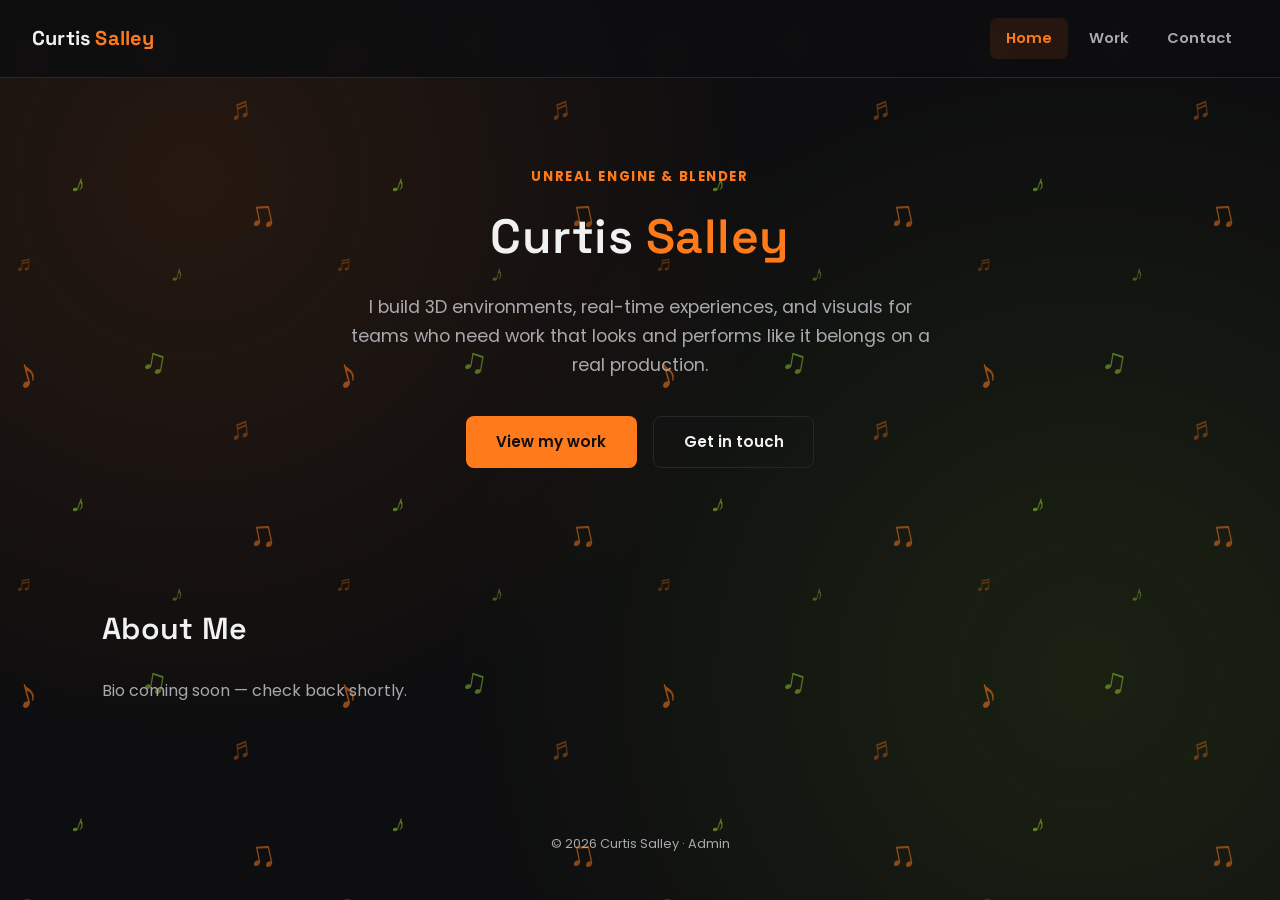
==== index.html @ a58d4109 "Swap background speckles for a music-note pattern in orange + lime Tiled SVG of music note glyphs (o" ====
<!DOCTYPE html>
<html lang="en">
<head>
<meta charset="UTF-8" />
<meta name="viewport" content="width=device-width, initial-scale=1.0" />
<title>Curtis Salley — Unreal Engine & Blender Artist</title>
<meta name="description" content="Portfolio of Curtis Salley's Unreal Engine and Blender work." />
<link rel="preconnect" href="https://fonts.googleapis.com" />
<link href="https://fonts.googleapis.com/css2?family=Space+Grotesk:wght@500;600;700&family=Poppins:wght@300;400;600&display=swap" rel="stylesheet" />
<link rel="stylesheet" href="css/style.css?v=5" />
</head>
<body data-page="home">

<header>
  <a class="site-name" href="index.html">Curtis <span>Salley</span></a>
  <nav>
    <a href="index.html" data-nav="home">Home</a>
    <a href="work.html" data-nav="work">Work</a>
    <a href="contact.html" data-nav="contact">Contact</a>
  </nav>
</header>

<div class="hero">
  <p class="eyebrow">Unreal Engine &amp; Blender</p>
  <h1>Curtis <span>Salley</span></h1>
  <p class="tagline">I build 3D environments, real-time experiences, and visuals for teams who need work that looks and performs like it belongs on a real production.</p>
  <div class="hero-cta">
    <a class="btn btn-primary" href="work.html">View my work</a>
    <a class="btn btn-secondary" href="contact.html">Get in touch</a>
  </div>
</div>

<section id="about">
  <h2>About Me</h2>
  <div class="about-grid">
    <p id="about-bio">Bio coming soon — check back shortly.</p>
    <div class="about-photo-wrap">
      <img id="about-photo" src="" alt="Curtis Salley" style="display:none;" />
    </div>
  </div>
</section>

<footer>
  &copy; <span id="year"></span> Curtis Salley &middot; <a href="admin.html">Admin</a>
</footer>

<script type="module" src="js/common.js"></script>
<script type="module" src="js/home.js"></script>
</body>
</html>
---- css/style.css ----
:root {
  --bg: #0e0e10;
  --bg-alt: #18181b;
  --bg-alt-2: #1f1f23;
  --orange: #ff7a1a;
  --orange-dim: #c75e0f;
  --orange-soft: rgba(255, 122, 26, 0.1);
  --text: #f1f1f1;
  --text-dim: #a8a8ad;
  --border: #27272b;
  --shadow: 0 10px 30px rgba(0, 0, 0, 0.35);
  --success: #7cd992;
  --error: #ff6b6b;
  --radius: 10px;
}

* {
  box-sizing: border-box;
}

html {
  scroll-behavior: smooth;
}

body {
  margin: 0;
  background: var(--bg);
  color: var(--text);
  font-family: "Poppins", sans-serif;
  line-height: 1.65;
}

/* Decorative music-note background, shared across every page */
body::before {
  content: "";
  position: fixed;
  inset: -320px;
  z-index: -2;
  pointer-events: none;
  background-image: url("[data-uri]");
  background-repeat: repeat;
  background-size: 320px 320px;
  animation: bg-twinkle 5s ease-in-out infinite, bg-drift 45s linear infinite;
}

/* Soft ambient color washes, independent layer so they don't drift with the notes */
body::after {
  content: "";
  position: fixed;
  inset: 0;
  z-index: -3;
  pointer-events: none;
  background-image:
    radial-gradient(circle at 15% 20%, rgba(255, 122, 26, 0.1), transparent 45%),
    radial-gradient(circle at 85% 75%, rgba(163, 230, 53, 0.09), transparent 50%);
  animation: bg-glow-pulse 10s ease-in-out infinite;
}

@keyframes bg-twinkle {
  0%, 100% { opacity: 0.6; }
  50% { opacity: 1; }
}

@keyframes bg-drift {
  from { background-position: 0 0; }
  to { background-position: 320px 320px; }
}

@keyframes bg-glow-pulse {
  0%, 100% { opacity: 0.7; }
  50% { opacity: 1; }
}

@media (prefers-reduced-motion: reduce) {
  body::before,
  body::after {
    animation: none;
  }
}

h1, h2, h3 {
  font-family: "Space Grotesk", sans-serif;
  color: var(--text);
  letter-spacing: 0.01em;
  font-weight: 600;
  margin-top: 0;
}

a {
  color: var(--orange);
}

/* Header */
header {
  position: sticky;
  top: 0;
  z-index: 10;
  display: flex;
  align-items: center;
  justify-content: space-between;
  padding: 1.15rem 2rem;
  background: rgba(14, 14, 16, 0.85);
  backdrop-filter: blur(10px);
  border-bottom: 1px solid var(--border);
  flex-wrap: wrap;
  gap: 1rem;
}

.site-name {
  font-family: "Space Grotesk", sans-serif;
  font-size: 1.25rem;
  font-weight: 700;
  color: var(--text);
  text-decoration: none;
  letter-spacing: 0.01em;
}

.site-name span {
  color: var(--orange);
}

nav {
  display: flex;
  gap: 0.35rem;
  flex-wrap: wrap;
}

nav a {
  color: var(--text-dim);
  text-decoration: none;
  padding: 0.5rem 1rem;
  border-radius: 7px;
  font-weight: 600;
  font-size: 0.92rem;
  transition: background 0.15s ease, color 0.15s ease;
}

nav a:hover {
  color: var(--text);
  background: var(--bg-alt);
}

nav a[aria-current="page"] {
  color: var(--orange);
  background: var(--orange-soft);
}

/* Buttons */
.btn {
  display: inline-flex;
  align-items: center;
  justify-content: center;
  gap: 0.5rem;
  padding: 0.8rem 1.85rem;
  border-radius: 8px;
  font-family: "Poppins", sans-serif;
  font-weight: 600;
  font-size: 0.95rem;
  text-decoration: none;
  cursor: pointer;
  border: 1.5px solid transparent;
  transition: background 0.15s ease, color 0.15s ease, border-color 0.15s ease, transform 0.15s ease;
}

.btn-primary {
  background: var(--orange);
  color: #0e0e10;
}

.btn-primary:hover {
  background: var(--orange-dim);
}

.btn-secondary {
  background: transparent;
  border-color: var(--border);
  color: var(--text);
}

.btn-secondary:hover {
  border-color: var(--orange);
  color: var(--orange);
}

/* Sections / layout */
main, section {
  padding: 4.5rem 2rem;
  max-width: 1140px;
  margin: 0 auto;
}

.page section,
main {
  border-bottom: 1px solid var(--border);
}

section:last-of-type,
main:last-of-type {
  border-bottom: none;
}

section h2 {
  font-size: 1.9rem;
  margin-bottom: 0.5rem;
}

.eyebrow {
  color: var(--orange);
  font-size: 0.82rem;
  font-weight: 700;
  text-transform: uppercase;
  letter-spacing: 0.12em;
  margin: 0 0 0.6rem;
}

.back-link {
  display: inline-block;
  margin-bottom: 1.75rem;
  color: var(--text-dim);
  text-decoration: none;
  font-size: 0.9rem;
  font-weight: 600;
}

.back-link:hover {
  color: var(--orange);
}

/* Hero (home page) */
.hero {
  text-align: center;
  padding: 5.5rem 2rem 4rem;
  max-width: 780px;
  margin: 0 auto;
}

.hero .eyebrow {
  text-align: center;
}

.hero h1 {
  font-size: clamp(2.1rem, 5vw, 3rem);
  margin-bottom: 1rem;
}

.hero h1 span {
  color: var(--orange);
}

.hero .tagline {
  color: var(--text-dim);
  font-size: 1.1rem;
  max-width: 600px;
  margin: 0 auto;
}

.hero-cta {
  margin-top: 2.25rem;
  display: flex;
  gap: 1rem;
  justify-content: center;
  flex-wrap: wrap;
}

/* About */
.about-grid {
  display: grid;
  grid-template-columns: 1.3fr 1fr;
  gap: 3rem;
  align-items: start;
}

#about-bio {
  color: var(--text-dim);
  white-space: pre-wrap;
}

.about-photo-wrap {
  display: flex;
  justify-content: center;
}

.about-photo-wrap img {
  width: 100%;
  max-width: 280px;
  aspect-ratio: 1 / 1;
  object-fit: cover;
  border-radius: var(--radius);
  border: 1px solid var(--border);
  background: var(--bg-alt);
  box-shadow: var(--shadow);
}

@media (max-width: 700px) {
  .about-grid {
    grid-template-columns: 1fr;
  }
}

/* Work hub */
.work-grid {
  display: grid;
  grid-template-columns: repeat(auto-fit, minmax(260px, 1fr));
  gap: 1.5rem;
}

.work-card {
  background: var(--bg-alt);
  border: 1px solid var(--border);
  border-radius: var(--radius);
  padding: 2rem;
  text-decoration: none;
  color: inherit;
  display: flex;
  flex-direction: column;
  gap: 0.85rem;
  transition: transform 0.18s ease, box-shadow 0.18s ease, border-color 0.18s ease;
}

.work-card:hover {
  transform: translateY(-4px);
  box-shadow: var(--shadow);
  border-color: var(--orange-dim);
}

.work-card h3 {
  font-size: 1.3rem;
  color: var(--orange);
  margin: 0;
}

.work-card p {
  color: var(--text-dim);
  flex: 1;
  margin: 0;
  font-size: 0.95rem;
}

.work-card .view-link {
  color: var(--orange);
  font-weight: 600;
  font-size: 0.88rem;
}

/* Discipline page intro */
.section-intro {
  color: var(--text-dim);
  max-width: 720px;
  white-space: pre-wrap;
  margin-bottom: 2.75rem;
}

/* Galleries */
.gallery {
  display: grid;
  grid-template-columns: repeat(auto-fill, minmax(240px, 1fr));
  gap: 1.25rem;
}

.gallery-item {
  background: var(--bg-alt);
  border: 1px solid var(--border);
  border-radius: var(--radius);
  overflow: hidden;
  cursor: pointer;
  transition: transform 0.15s ease, border-color 0.15s ease, box-shadow 0.15s ease;
}

.gallery-item:hover {
  transform: translateY(-3px);
  border-color: var(--orange-dim);
  box-shadow: var(--shadow);
}

.gallery-item img,
.gallery-item video {
  width: 100%;
  height: 170px;
  object-fit: cover;
  display: block;
  background: #000;
}

.gallery-item .caption {
  padding: 0.65rem 0.85rem;
  font-size: 0.88rem;
  color: var(--text-dim);
}

/* Portrait/vertical media (e.g. Instagram/TikTok-style clips) */
.gallery--portrait {
  grid-template-columns: repeat(auto-fill, minmax(170px, 1fr));
}

.gallery--portrait .gallery-item img,
.gallery--portrait .gallery-item video {
  height: auto;
  aspect-ratio: 9 / 16;
}

.empty-state {
  color: var(--text-dim);
  font-style: italic;
}

/* Lightbox */
#lightbox {
  position: fixed;
  inset: 0;
  background: rgba(0, 0, 0, 0.92);
  display: none;
  align-items: center;
  justify-content: center;
  z-index: 100;
  padding: 2rem;
}

#lightbox.open {
  display: flex;
}

#lightbox-content {
  max-width: 90vw;
  max-height: 96vh;
  overflow-y: auto;
  display: flex;
  flex-direction: column;
  align-items: center;
  gap: 0.75rem;
}

#lightbox img,
#lightbox video {
  max-width: 90vw;
  max-height: 78vh;
  border-radius: 8px;
}

.lightbox-description {
  color: var(--text-dim);
  max-width: 480px;
  text-align: center;
  font-size: 0.95rem;
}

#lightbox .close-btn {
  position: absolute;
  top: 1.5rem;
  right: 2rem;
  font-size: 2rem;
  color: var(--orange);
  cursor: pointer;
  background: none;
  border: none;
}

/* Form fields (contact page, reused patterns) */
.field {
  display: flex;
  flex-direction: column;
  gap: 0.4rem;
  text-align: left;
}

.field label {
  font-weight: 600;
  font-size: 0.85rem;
  color: var(--text-dim);
}

input[type="text"],
input[type="email"],
textarea,
select {
  width: 100%;
  padding: 0.75rem 0.95rem;
  background: var(--bg-alt);
  border: 1px solid var(--border);
  color: var(--text);
  border-radius: 8px;
  font-family: "Poppins", sans-serif;
  font-size: 0.95rem;
}

input[type="text"]:focus,
input[type="email"]:focus,
textarea:focus,
select:focus {
  outline: none;
  border-color: var(--orange);
}

.status-msg {
  margin-top: 0.75rem;
  font-size: 0.88rem;
  color: var(--text-dim);
  min-height: 1.2em;
}

.status-msg.success {
  color: var(--success);
}

.status-msg.error {
  color: var(--error);
}

/* Contact page */
.contact-form {
  display: grid;
  gap: 1.25rem;
  max-width: 520px;
  margin: 0 auto;
  text-align: left;
}

.contact-fallback {
  text-align: center;
  max-width: 480px;
  margin: 3rem auto 0;
  padding-top: 2.5rem;
  border-top: 1px solid var(--border);
}

.contact-fallback p {
  color: var(--text-dim);
  font-size: 0.9rem;
  margin-bottom: 1rem;
}

.contact-actions {
  display: flex;
  flex-wrap: wrap;
  justify-content: center;
  gap: 0.75rem;
}

.contact-email {
  display: inline-block;
  border: 1.5px solid var(--orange);
  color: var(--orange);
  padding: 0.7rem 1.6rem;
  border-radius: 8px;
  font-weight: 600;
  font-size: 0.95rem;
  text-decoration: none;
  transition: background 0.15s ease, color 0.15s ease;
}

.contact-email:hover {
  background: var(--orange);
  color: #0e0e10;
}

.copy-email-btn {
  display: inline-block;
  background: transparent;
  border: 1.5px solid var(--border);
  color: var(--text-dim);
  padding: 0.7rem 1.4rem;
  border-radius: 8px;
  font-family: "Poppins", sans-serif;
  font-weight: 600;
  font-size: 0.9rem;
  cursor: pointer;
  transition: border-color 0.15s ease, color 0.15s ease;
}

.copy-email-btn:hover {
  border-color: var(--orange);
  color: var(--orange);
}

/* Footer */
footer {
  text-align: center;
  padding: 2.5rem 2rem;
  color: var(--text-dim);
  font-size: 0.8rem;
}

footer a {
  color: var(--text-dim);
  text-decoration: none;
}

footer a:hover {
  color: var(--orange);
}
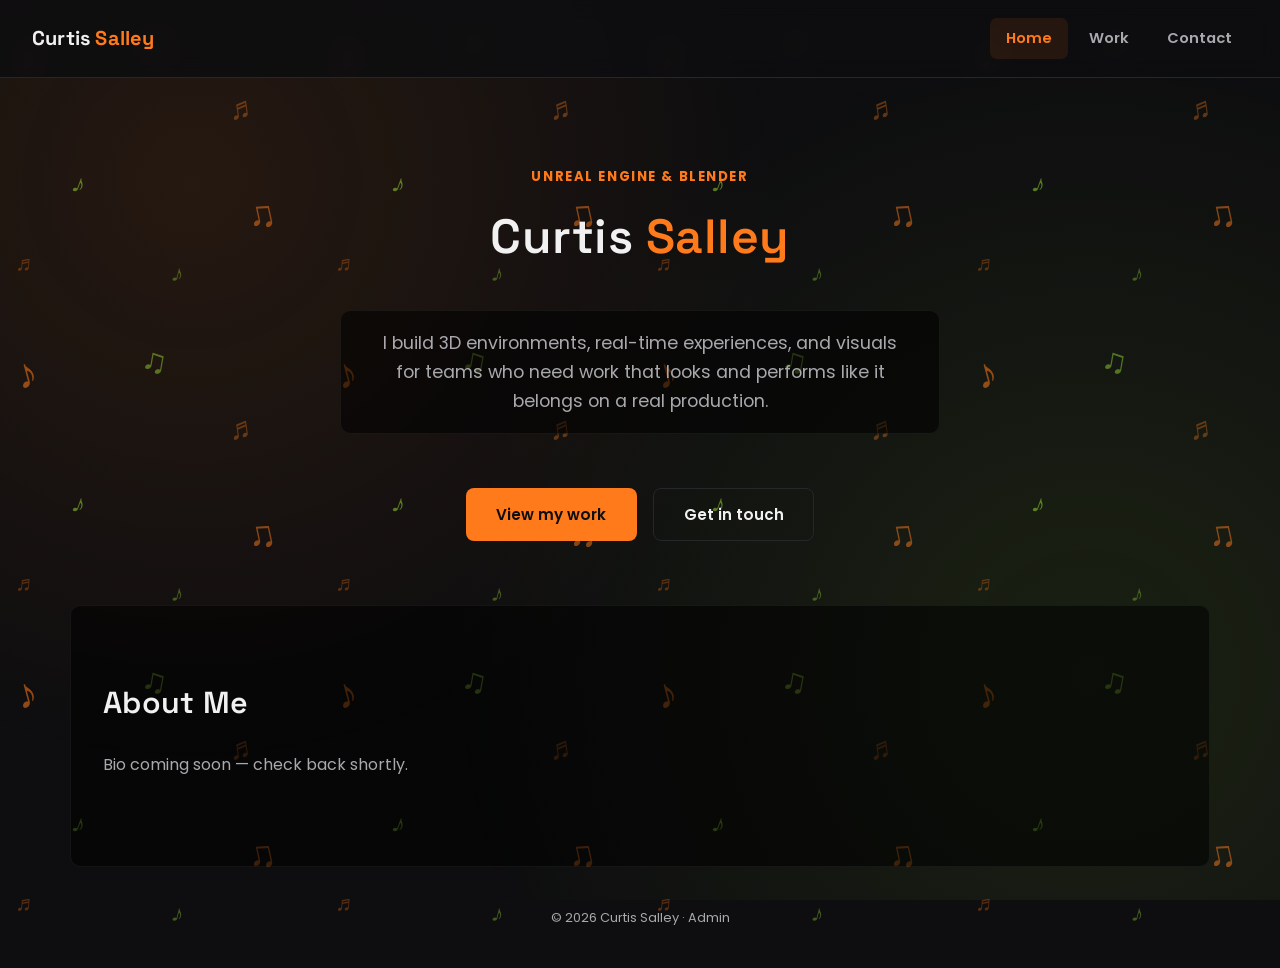
==== commit 885c9b0e: "Box the hero tagline and About Me section for text readability Semi-transparent black panels behind " ====
--- a/index.html
+++ b/index.html
@@ -7,7 +7,7 @@
 <meta name="description" content="Portfolio of Curtis Salley's Unreal Engine and Blender work." />
 <link rel="preconnect" href="https://fonts.googleapis.com" />
 <link href="https://fonts.googleapis.com/css2?family=Space+Grotesk:wght@500;600;700&family=Poppins:wght@300;400;600&display=swap" rel="stylesheet" />
-<link rel="stylesheet" href="css/style.css?v=5" />
+<link rel="stylesheet" href="css/style.css?v=6" />
 </head>
 <body data-page="home">
 
--- a/css/style.css
+++ b/css/style.css
@@ -189,7 +189,7 @@
   margin: 0 auto;
 }
 
-.page section,
+section,
 main {
   border-bottom: 1px solid var(--border);
 }
@@ -248,10 +248,14 @@
 }
 
 .hero .tagline {
+  display: inline-block;
   color: var(--text-dim);
   font-size: 1.1rem;
   max-width: 600px;
-  margin: 0 auto;
+  background: rgba(0, 0, 0, 0.55);
+  border: 1px solid rgba(255, 255, 255, 0.06);
+  border-radius: var(--radius);
+  padding: 1.1rem 1.75rem;
 }
 
 .hero-cta {
@@ -263,6 +267,12 @@
 }
 
 /* About */
+#about {
+  background: rgba(0, 0, 0, 0.55);
+  border: 1px solid rgba(255, 255, 255, 0.06);
+  border-radius: var(--radius);
+}
+
 .about-grid {
   display: grid;
   grid-template-columns: 1.3fr 1fr;
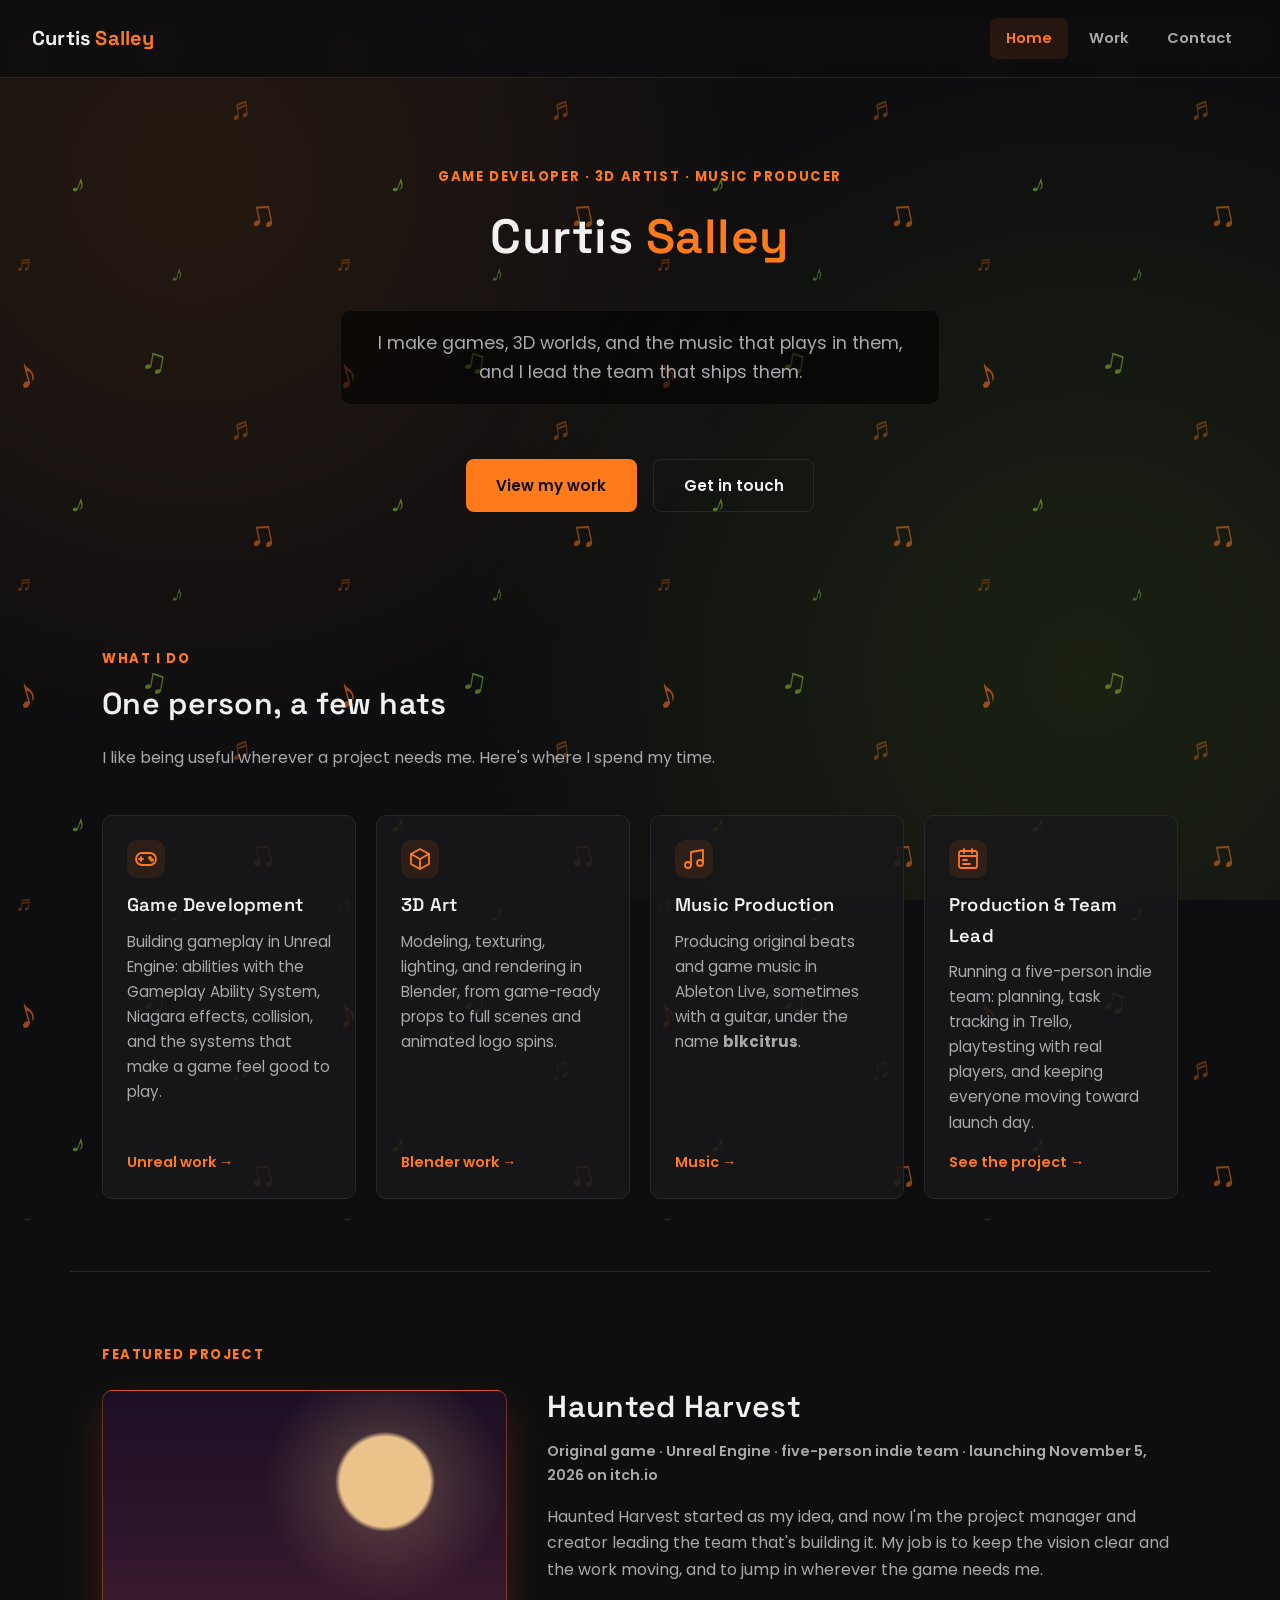
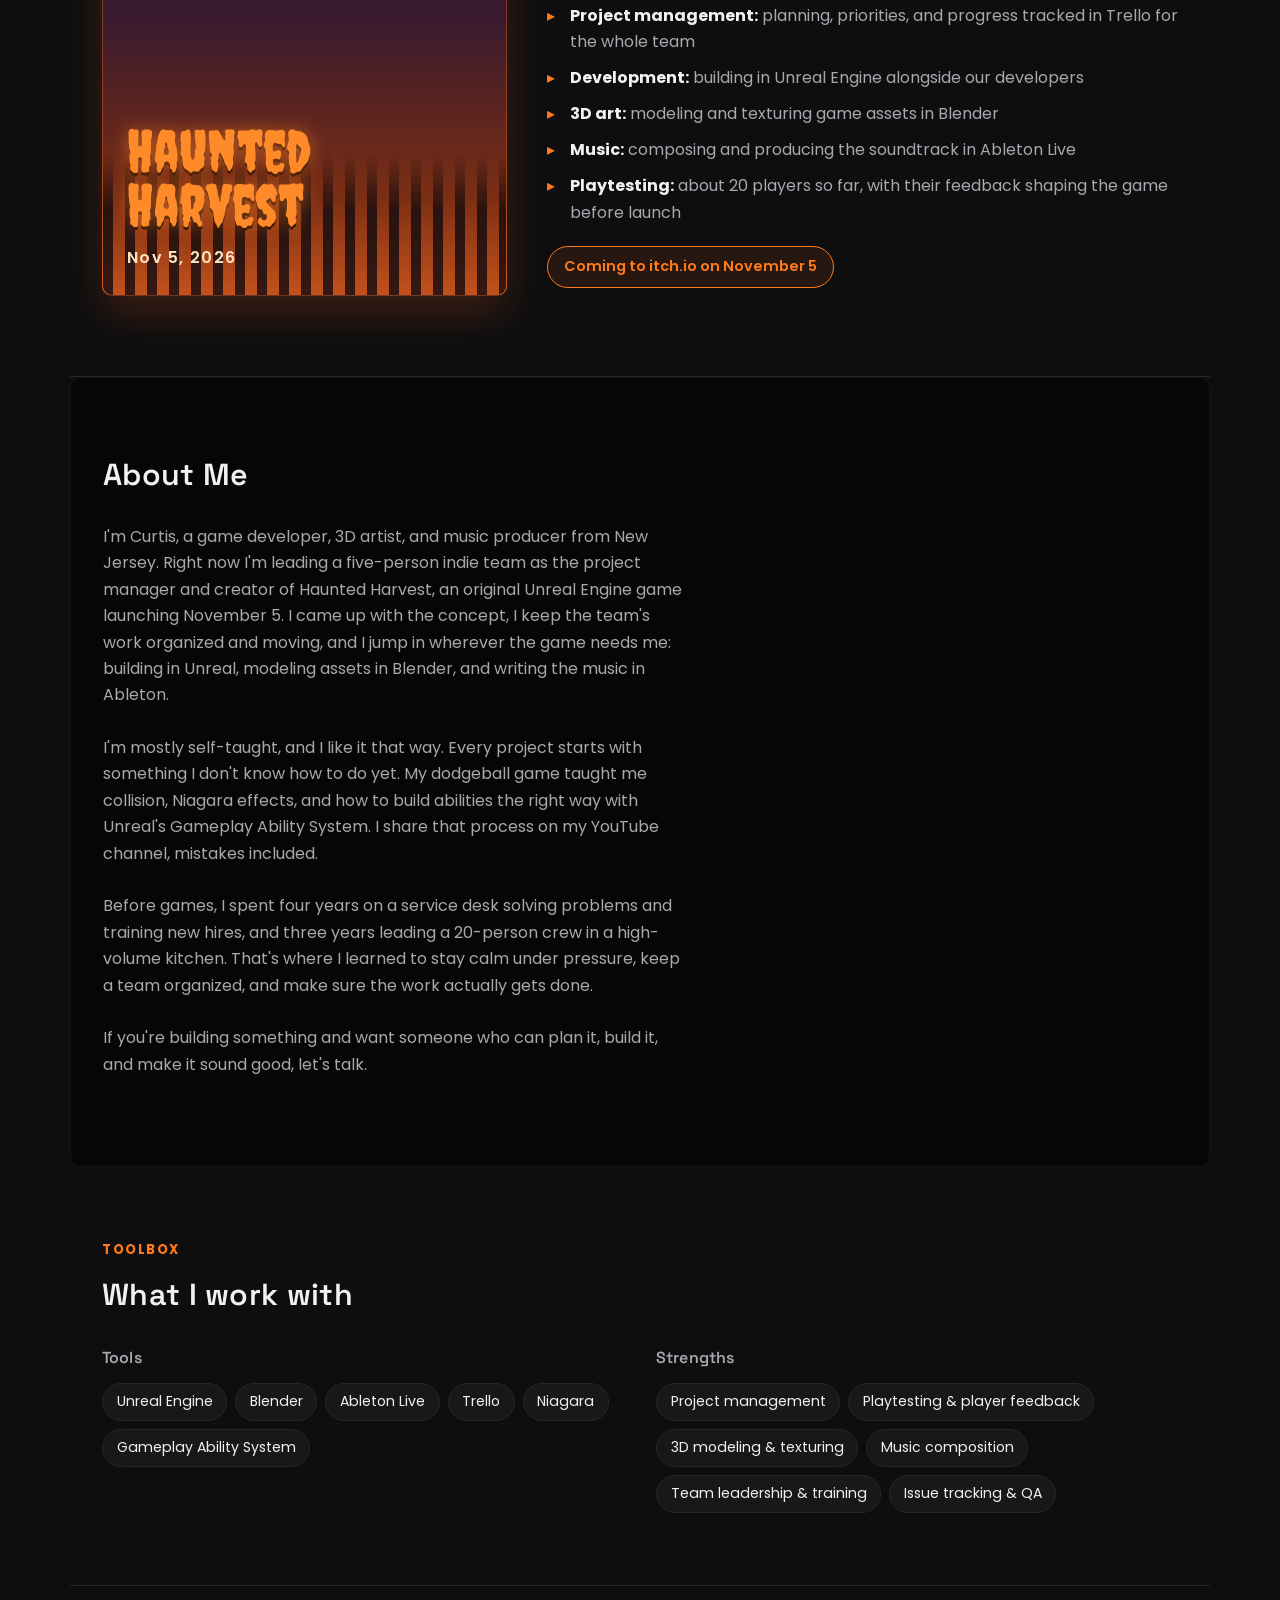
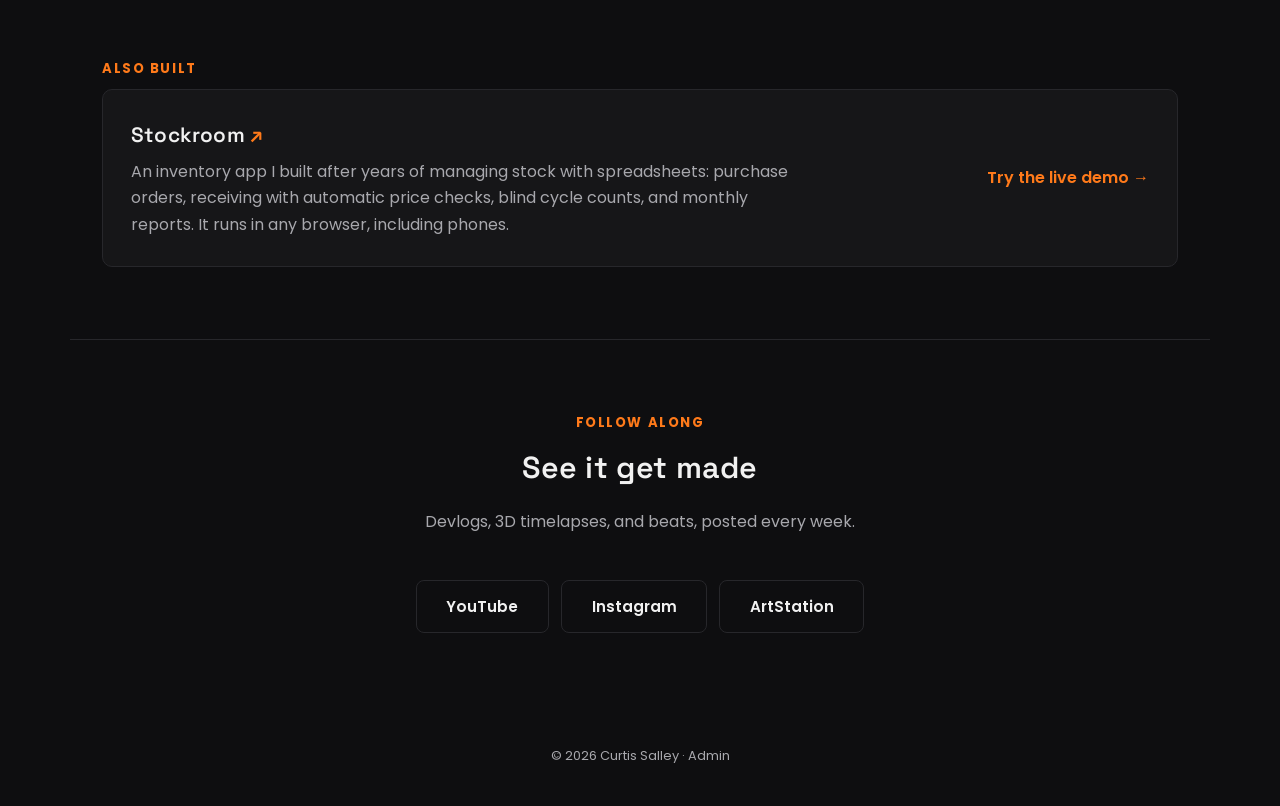
==== commit 019f4136: "Home page: what I do, Haunted Harvest spotlight, toolbox, Stockroom, follow links Co-Authored-By: Cl" ====
--- a/index.html
+++ b/index.html
@@ -3,11 +3,11 @@
 <head>
 <meta charset="UTF-8" />
 <meta name="viewport" content="width=device-width, initial-scale=1.0" />
-<title>Curtis Salley — Unreal Engine & Blender Artist</title>
-<meta name="description" content="Portfolio of Curtis Salley's Unreal Engine and Blender work." />
+<title>Curtis Salley — Game Developer, 3D Artist & Music Producer</title>
+<meta name="description" content="Curtis Salley: game developer, 3D artist, and music producer. Project manager and creator of Haunted Harvest, an Unreal Engine game launching November 5, 2026." />
 <link rel="preconnect" href="https://fonts.googleapis.com" />
-<link href="https://fonts.googleapis.com/css2?family=Space+Grotesk:wght@500;600;700&family=Poppins:wght@300;400;600&display=swap" rel="stylesheet" />
-<link rel="stylesheet" href="css/style.css?v=6" />
+<link href="https://fonts.googleapis.com/css2?family=Space+Grotesk:wght@500;600;700&family=Poppins:wght@300;400;600&family=Creepster&display=swap" rel="stylesheet" />
+<link rel="stylesheet" href="css/style.css?v=9" />
 </head>
 <body data-page="home">
 
@@ -21,22 +21,124 @@
 </header>
 
 <div class="hero">
-  <p class="eyebrow">Unreal Engine &amp; Blender</p>
+  <p class="eyebrow">Game Developer &middot; 3D Artist &middot; Music Producer</p>
   <h1>Curtis <span>Salley</span></h1>
-  <p class="tagline">I build 3D environments, real-time experiences, and visuals for teams who need work that looks and performs like it belongs on a real production.</p>
+  <p class="tagline">I make games, 3D worlds, and the music that plays in them, and I lead the team that ships them.</p>
   <div class="hero-cta">
     <a class="btn btn-primary" href="work.html">View my work</a>
     <a class="btn btn-secondary" href="contact.html">Get in touch</a>
   </div>
 </div>
 
+<section id="what-i-do">
+  <p class="eyebrow">What I do</p>
+  <h2>One person, a few hats</h2>
+  <p class="section-intro">I like being useful wherever a project needs me. Here's where I spend my time.</p>
+  <div class="skill-grid">
+    <a class="skill-card" href="unreal.html">
+      <svg class="skill-icon" viewBox="0 0 24 24" aria-hidden="true"><rect x="2" y="6" width="20" height="12" rx="6"/><path d="M7 10v4M5 12h4"/><circle cx="16" cy="11" r="1"/><circle cx="18" cy="13" r="1"/></svg>
+      <h3>Game Development</h3>
+      <p>Building gameplay in Unreal Engine: abilities with the Gameplay Ability System, Niagara effects, collision, and the systems that make a game feel good to play.</p>
+      <span class="view-link">Unreal work &rarr;</span>
+    </a>
+    <a class="skill-card" href="blender.html">
+      <svg class="skill-icon" viewBox="0 0 24 24" aria-hidden="true"><path d="M12 2l9 5v10l-9 5-9-5V7z"/><path d="M3 7l9 5 9-5M12 12v10"/></svg>
+      <h3>3D Art</h3>
+      <p>Modeling, texturing, lighting, and rendering in Blender, from game-ready props to full scenes and animated logo spins.</p>
+      <span class="view-link">Blender work &rarr;</span>
+    </a>
+    <a class="skill-card" href="music.html">
+      <svg class="skill-icon" viewBox="0 0 24 24" aria-hidden="true"><path d="M9 18V5l12-2v13"/><circle cx="6" cy="18" r="3"/><circle cx="18" cy="16" r="3"/></svg>
+      <h3>Music Production</h3>
+      <p>Producing original beats and game music in Ableton Live, sometimes with a guitar, under the name <strong>blkcitrus</strong>.</p>
+      <span class="view-link">Music &rarr;</span>
+    </a>
+    <a class="skill-card" href="#featured">
+      <svg class="skill-icon" viewBox="0 0 24 24" aria-hidden="true"><rect x="3" y="4" width="18" height="17" rx="2"/><path d="M3 9h18M8 2v4M16 2v4M7 13h4M7 17h7"/></svg>
+      <h3>Production &amp; Team Lead</h3>
+      <p>Running a five-person indie team: planning, task tracking in Trello, playtesting with real players, and keeping everyone moving toward launch day.</p>
+      <span class="view-link">See the project &rarr;</span>
+    </a>
+  </div>
+</section>
+
+<section id="featured">
+  <p class="eyebrow">Featured project</p>
+  <div class="featured">
+    <div class="featured-art" aria-hidden="true">
+      <span class="featured-title">Haunted<br />Harvest</span>
+      <span class="featured-date">Nov 5, 2026</span>
+    </div>
+    <div class="featured-body">
+      <h2>Haunted Harvest</h2>
+      <p class="featured-meta">Original game &middot; Unreal Engine &middot; five-person indie team &middot; launching November 5, 2026 on itch.io</p>
+      <p>Haunted Harvest started as my idea, and now I'm the project manager and creator leading the team that's building it. My job is to keep the vision clear and the work moving, and to jump in wherever the game needs me.</p>
+      <ul class="role-list">
+        <li><strong>Project management:</strong> planning, priorities, and progress tracked in Trello for the whole team</li>
+        <li><strong>Development:</strong> building in Unreal Engine alongside our developers</li>
+        <li><strong>3D art:</strong> modeling and texturing game assets in Blender</li>
+        <li><strong>Music:</strong> composing and producing the soundtrack in Ableton Live</li>
+        <li><strong>Playtesting:</strong> about 20 players so far, with their feedback shaping the game before launch</li>
+      </ul>
+      <p class="featured-cta"><span class="pill">Coming to itch.io on November 5</span></p>
+    </div>
+  </div>
+</section>
+
 <section id="about">
   <h2>About Me</h2>
   <div class="about-grid">
-    <p id="about-bio">Bio coming soon — check back shortly.</p>
+    <p id="about-bio">I'm Curtis, a game developer, 3D artist, and music producer from New Jersey. Right now I'm leading a five-person indie team as the project manager and creator of Haunted Harvest, an original Unreal Engine game launching November 5. I came up with the concept, I keep the team's work organized and moving, and I jump in wherever the game needs me: building in Unreal, modeling assets in Blender, and writing the music in Ableton.
+
+I'm mostly self-taught, and I like it that way. Every project starts with something I don't know how to do yet. My dodgeball game taught me collision, Niagara effects, and how to build abilities the right way with Unreal's Gameplay Ability System. I share that process on my YouTube channel, mistakes included.
+
+Before games, I spent four years on a service desk solving problems and training new hires, and three years leading a 20-person crew in a high-volume kitchen. That's where I learned to stay calm under pressure, keep a team organized, and make sure the work actually gets done.
+
+If you're building something and want someone who can plan it, build it, and make it sound good, let's talk.</p>
     <div class="about-photo-wrap">
       <img id="about-photo" src="" alt="Curtis Salley" style="display:none;" />
     </div>
+  </div>
+</section>
+
+<section id="toolbox">
+  <p class="eyebrow">Toolbox</p>
+  <h2>What I work with</h2>
+  <div class="tool-groups">
+    <div>
+      <h3>Tools</h3>
+      <ul class="tags">
+        <li>Unreal Engine</li><li>Blender</li><li>Ableton Live</li><li>Trello</li><li>Niagara</li><li>Gameplay Ability System</li>
+      </ul>
+    </div>
+    <div>
+      <h3>Strengths</h3>
+      <ul class="tags">
+        <li>Project management</li><li>Playtesting &amp; player feedback</li><li>3D modeling &amp; texturing</li><li>Music composition</li><li>Team leadership &amp; training</li><li>Issue tracking &amp; QA</li>
+      </ul>
+    </div>
+  </div>
+</section>
+
+<section id="also-built">
+  <p class="eyebrow">Also built</p>
+  <a class="side-project" href="https://blkctrs-sys.github.io/stockroom/" target="_blank" rel="noopener">
+    <div>
+      <h3>Stockroom <span class="arrow">&nearr;</span></h3>
+      <p>An inventory app I built after years of managing stock with spreadsheets: purchase orders, receiving with automatic price checks, blind cycle counts, and monthly reports. It runs in any browser, including phones.</p>
+    </div>
+    <span class="view-link">Try the live demo &rarr;</span>
+  </a>
+</section>
+
+<section id="follow">
+  <p class="eyebrow">Follow along</p>
+  <h2>See it get made</h2>
+  <p class="section-intro">Devlogs, 3D timelapses, and beats, posted every week.</p>
+  <div class="social-row">
+    <a class="btn btn-secondary" href="https://www.youtube.com/@citruscreativity" target="_blank" rel="noopener">YouTube</a>
+    <a class="btn btn-secondary" href="https://www.instagram.com/citruscreativity" target="_blank" rel="noopener">Instagram</a>
+    <a class="btn btn-secondary" href="https://www.artstation.com/blkcitrus" target="_blank" rel="noopener">ArtStation</a>
   </div>
 </section>
 
@@ -45,6 +147,6 @@
 </footer>
 
 <script type="module" src="js/common.js"></script>
-<script type="module" src="js/home.js"></script>
+<script type="module" src="js/home.js?v=2"></script>
 </body>
 </html>
--- a/css/style.css
+++ b/css/style.css
@@ -16,6 +16,7 @@
 
 * {
   box-sizing: border-box;
+  cursor: inherit;
 }
 
 html {
@@ -28,6 +29,13 @@
   color: var(--text);
   font-family: "Poppins", sans-serif;
   line-height: 1.65;
+  cursor: url("[data-uri]") 6 28, auto;
+}
+
+input[type="text"],
+input[type="email"],
+textarea {
+  cursor: text;
 }
 
 /* Decorative music-note background, shared across every page */
@@ -157,7 +165,7 @@
   font-weight: 600;
   font-size: 0.95rem;
   text-decoration: none;
-  cursor: pointer;
+  cursor: inherit;
   border: 1.5px solid transparent;
   transition: background 0.15s ease, color 0.15s ease, border-color 0.15s ease, transform 0.15s ease;
 }
@@ -372,7 +380,7 @@
   border: 1px solid var(--border);
   border-radius: var(--radius);
   overflow: hidden;
-  cursor: pointer;
+  cursor: inherit;
   transition: transform 0.15s ease, border-color 0.15s ease, box-shadow 0.15s ease;
 }
 
@@ -459,7 +467,7 @@
   right: 2rem;
   font-size: 2rem;
   color: var(--orange);
-  cursor: pointer;
+  cursor: inherit;
   background: none;
   border: none;
 }
@@ -572,7 +580,7 @@
   font-family: "Poppins", sans-serif;
   font-weight: 600;
   font-size: 0.9rem;
-  cursor: pointer;
+  cursor: inherit;
   transition: border-color 0.15s ease, color 0.15s ease;
 }
 
@@ -597,3 +605,174 @@
 footer a:hover {
   color: var(--orange);
 }
+
+/* ---------- Home: what I do ---------- */
+.skill-grid {
+  display: grid;
+  grid-template-columns: repeat(auto-fit, minmax(230px, 1fr));
+  gap: 1.25rem;
+  margin-top: 2rem;
+}
+
+.skill-card {
+  display: flex;
+  flex-direction: column;
+  gap: 0.5rem;
+  padding: 1.5rem;
+  background: rgba(24, 24, 27, 0.85);
+  border: 1px solid var(--border);
+  border-radius: var(--radius);
+  color: var(--text);
+  text-decoration: none;
+  transition: transform 0.18s, border-color 0.18s, box-shadow 0.18s;
+}
+
+.skill-card:hover {
+  transform: translateY(-3px);
+  border-color: var(--orange);
+  box-shadow: 0 10px 30px rgba(255, 122, 26, 0.12);
+}
+
+.skill-card h3 { margin: 0.25rem 0 0; font-size: 1.15rem; }
+.skill-card p { margin: 0; color: var(--text-dim); font-size: 0.95rem; flex: 1; }
+.skill-card .view-link { color: var(--orange); font-weight: 600; font-size: 0.9rem; margin-top: 0.5rem; }
+
+.skill-icon {
+  width: 38px;
+  height: 38px;
+  padding: 7px;
+  border-radius: 10px;
+  background: var(--orange-soft);
+  fill: none;
+  stroke: var(--orange);
+  stroke-width: 1.8;
+  stroke-linecap: round;
+  stroke-linejoin: round;
+}
+
+/* ---------- Home: featured project ---------- */
+.featured {
+  display: grid;
+  grid-template-columns: minmax(240px, 0.9fr) 1.4fr;
+  gap: 2.5rem;
+  align-items: center;
+  margin-top: 1rem;
+}
+
+.featured-art {
+  position: relative;
+  aspect-ratio: 4 / 5;
+  border-radius: var(--radius);
+  border: 1px solid rgba(255, 122, 26, 0.35);
+  background:
+    radial-gradient(circle at 70% 18%, rgba(255, 214, 150, 0.9) 0 9%, rgba(255, 214, 150, 0.15) 10%, transparent 24%),
+    linear-gradient(180deg, #1b0f24 0%, #3a1a2e 45%, #7a2e14 80%, #c2511b 100%);
+  box-shadow: 0 18px 40px rgba(194, 81, 27, 0.25);
+  overflow: hidden;
+  display: flex;
+  flex-direction: column;
+  justify-content: flex-end;
+  padding: 1.5rem;
+}
+
+.featured-art::after {
+  /* a row of field silhouettes along the bottom */
+  content: "";
+  position: absolute;
+  inset: auto 0 0 0;
+  height: 28%;
+  background: repeating-linear-gradient(90deg, #120a10 0 10px, transparent 10px 22px);
+  -webkit-mask: linear-gradient(transparent, #000 40%);
+  mask: linear-gradient(transparent, #000 40%);
+  opacity: 0.8;
+}
+
+.featured-title {
+  position: relative;
+  z-index: 1;
+  font-family: "Creepster", "Space Grotesk", sans-serif;
+  font-size: clamp(2.6rem, 6vw, 3.6rem);
+  line-height: 0.95;
+  color: #ff8a2a;
+  text-shadow: 0 0 18px rgba(255, 138, 42, 0.55), 0 3px 0 #2a0f05;
+}
+
+.featured-date {
+  position: relative;
+  z-index: 1;
+  margin-top: 0.75rem;
+  font-weight: 600;
+  letter-spacing: 0.08em;
+  color: #ffe2bd;
+}
+
+.featured-body h2 { margin-top: 0; }
+.featured-meta { color: var(--orange); font-size: 0.9rem; font-weight: 600; margin-top: 0; }
+.featured-body > p { color: var(--text-dim); }
+
+.role-list { list-style: none; padding: 0; margin: 1.25rem 0; display: grid; gap: 0.6rem; }
+.role-list li { color: var(--text-dim); padding-left: 1.4rem; position: relative; }
+.role-list li::before { content: "▸"; position: absolute; left: 0; color: var(--orange); }
+.role-list strong { color: var(--text); }
+
+.pill {
+  display: inline-block;
+  padding: 0.5rem 1rem;
+  border-radius: 999px;
+  border: 1px solid var(--orange);
+  color: var(--orange);
+  font-weight: 600;
+  font-size: 0.9rem;
+  background: var(--orange-soft);
+}
+
+@media (max-width: 760px) {
+  .featured { grid-template-columns: 1fr; }
+  .featured-art { aspect-ratio: 16 / 10; }
+}
+
+/* ---------- Home: toolbox, side project, follow ---------- */
+.tool-groups {
+  display: grid;
+  grid-template-columns: repeat(auto-fit, minmax(280px, 1fr));
+  gap: 2rem;
+  margin-top: 1.5rem;
+}
+
+.tool-groups h3 { font-size: 1rem; color: var(--text-dim); margin: 0 0 0.75rem; font-weight: 600; }
+
+.tags { list-style: none; padding: 0; margin: 0; display: flex; flex-wrap: wrap; gap: 0.5rem; }
+.tags li {
+  padding: 0.4rem 0.85rem;
+  border-radius: 999px;
+  background: var(--bg-alt);
+  border: 1px solid var(--border);
+  font-size: 0.88rem;
+}
+
+.side-project {
+  display: flex;
+  align-items: center;
+  justify-content: space-between;
+  gap: 2rem;
+  flex-wrap: wrap;
+  padding: 1.75rem;
+  border-radius: var(--radius);
+  border: 1px solid var(--border);
+  background: rgba(24, 24, 27, 0.85);
+  color: var(--text);
+  text-decoration: none;
+  transition: border-color 0.18s;
+}
+
+.side-project:hover { border-color: var(--orange); }
+.side-project h3 { margin: 0 0 0.4rem; font-size: 1.3rem; }
+.side-project p { margin: 0; color: var(--text-dim); max-width: 680px; }
+.side-project .arrow { color: var(--orange); }
+.side-project .view-link { color: var(--orange); font-weight: 600; white-space: nowrap; }
+
+.social-row { display: flex; gap: 0.75rem; flex-wrap: wrap; margin-top: 1.25rem; }
+
+#follow { text-align: center; }
+#follow .section-intro { margin-left: auto; margin-right: auto; }
+#follow .social-row { justify-content: center; }
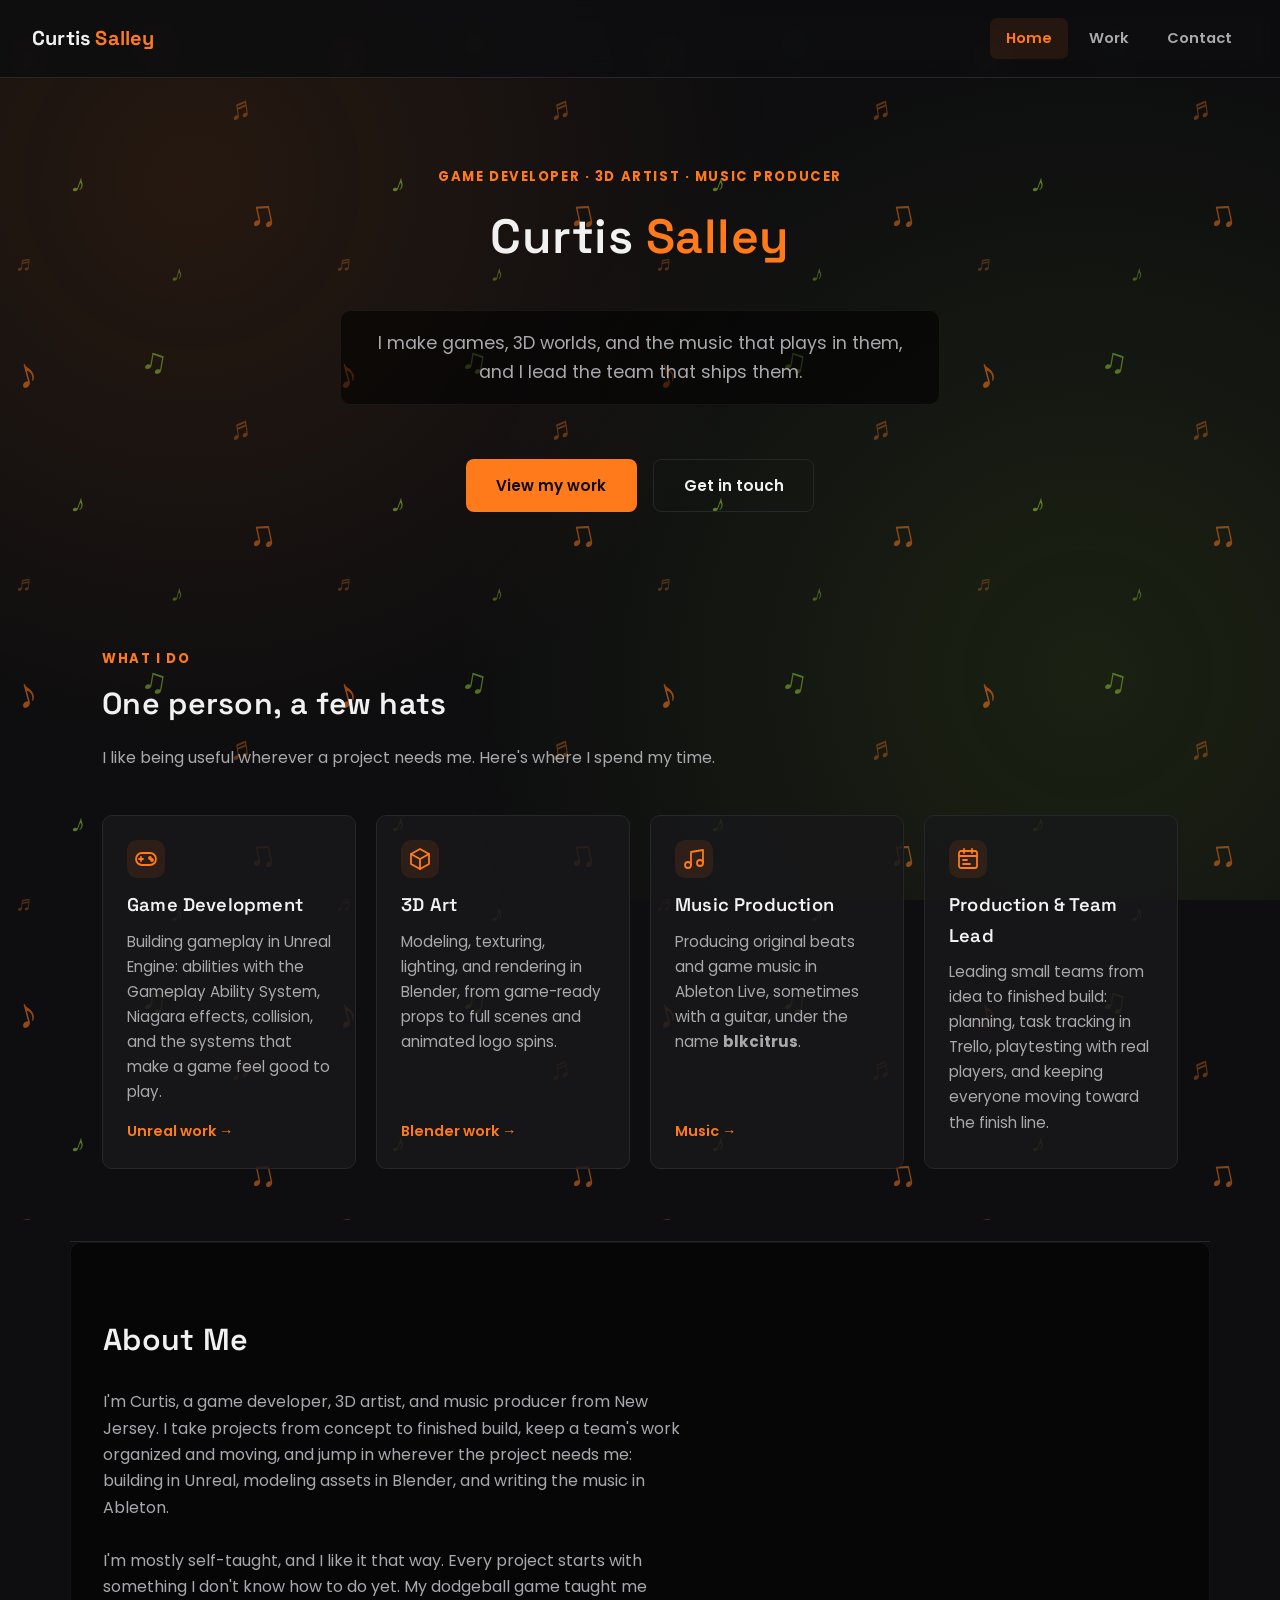
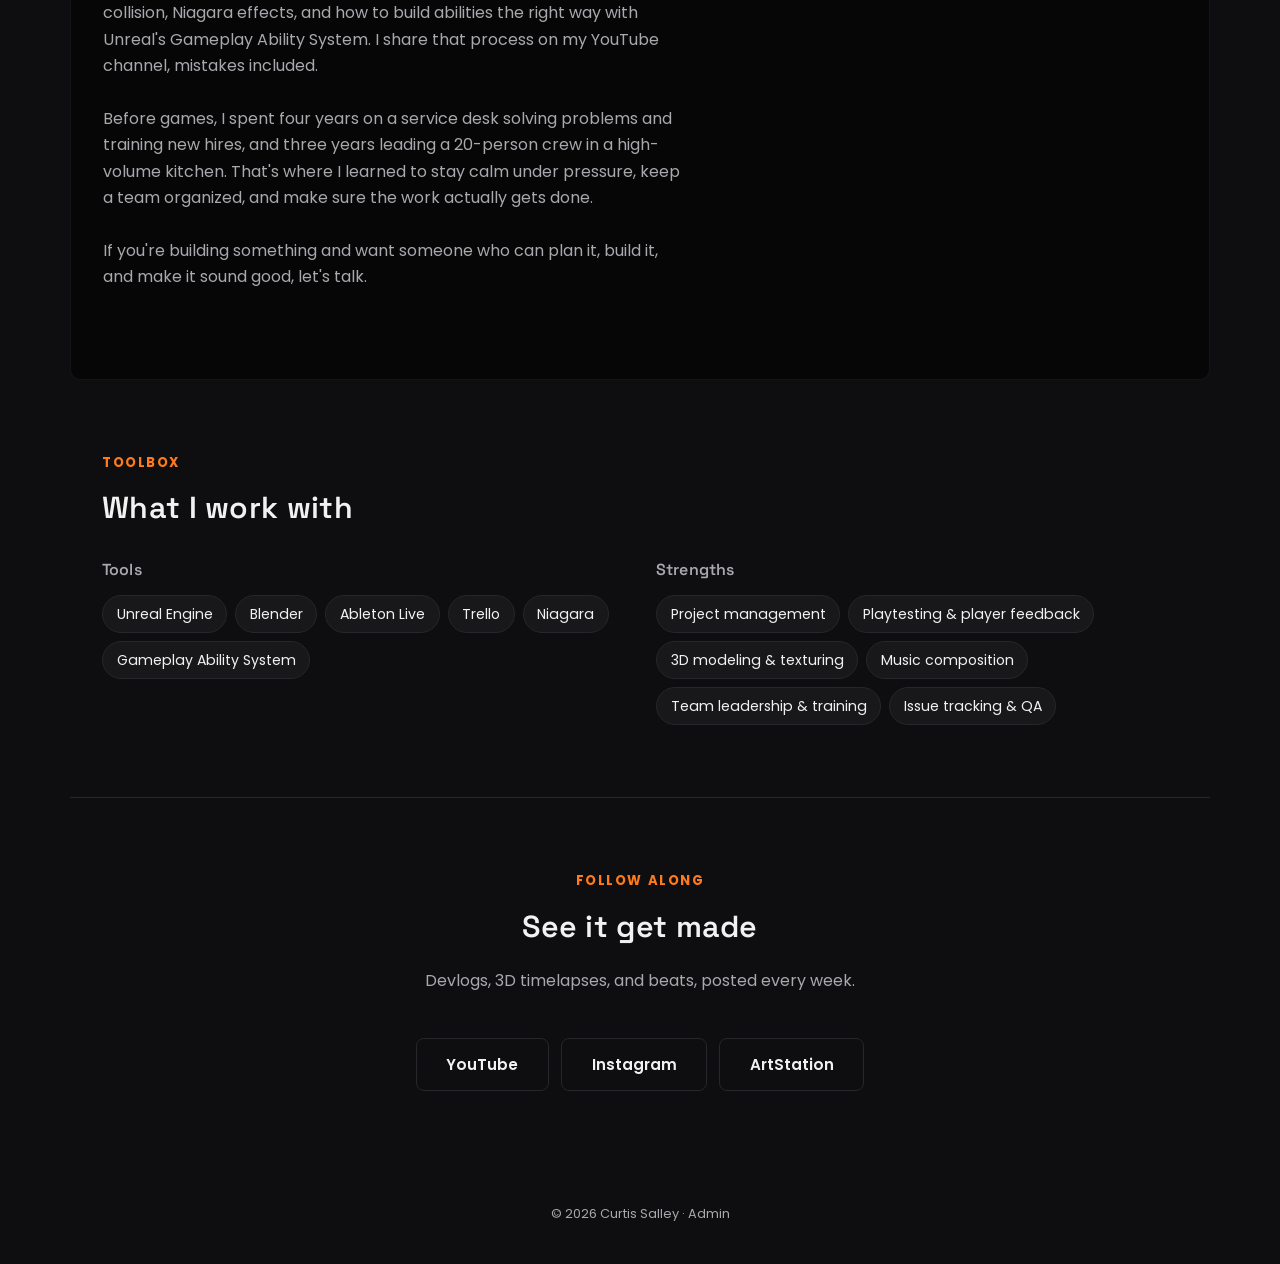
==== commit 680319bb: "Remove Haunted Harvest and Stockroom sections from home page Drop the featured-project and side-proj" ====
--- a/index.html
+++ b/index.html
@@ -4,7 +4,7 @@
 <meta charset="UTF-8" />
 <meta name="viewport" content="width=device-width, initial-scale=1.0" />
 <title>Curtis Salley — Game Developer, 3D Artist & Music Producer</title>
-<meta name="description" content="Curtis Salley: game developer, 3D artist, and music producer. Project manager and creator of Haunted Harvest, an Unreal Engine game launching November 5, 2026." />
+<meta name="description" content="Curtis Salley: game developer, 3D artist, and music producer. I build games in Unreal Engine, model in Blender, and produce music in Ableton Live." />
 <link rel="preconnect" href="https://fonts.googleapis.com" />
 <link href="https://fonts.googleapis.com/css2?family=Space+Grotesk:wght@500;600;700&family=Poppins:wght@300;400;600&family=Creepster&display=swap" rel="stylesheet" />
 <link rel="stylesheet" href="css/style.css?v=9" />
@@ -53,34 +53,10 @@
       <p>Producing original beats and game music in Ableton Live, sometimes with a guitar, under the name <strong>blkcitrus</strong>.</p>
       <span class="view-link">Music &rarr;</span>
     </a>
-    <a class="skill-card" href="#featured">
+    <div class="skill-card">
       <svg class="skill-icon" viewBox="0 0 24 24" aria-hidden="true"><rect x="3" y="4" width="18" height="17" rx="2"/><path d="M3 9h18M8 2v4M16 2v4M7 13h4M7 17h7"/></svg>
       <h3>Production &amp; Team Lead</h3>
-      <p>Running a five-person indie team: planning, task tracking in Trello, playtesting with real players, and keeping everyone moving toward launch day.</p>
-      <span class="view-link">See the project &rarr;</span>
-    </a>
-  </div>
-</section>
-
-<section id="featured">
-  <p class="eyebrow">Featured project</p>
-  <div class="featured">
-    <div class="featured-art" aria-hidden="true">
-      <span class="featured-title">Haunted<br />Harvest</span>
-      <span class="featured-date">Nov 5, 2026</span>
-    </div>
-    <div class="featured-body">
-      <h2>Haunted Harvest</h2>
-      <p class="featured-meta">Original game &middot; Unreal Engine &middot; five-person indie team &middot; launching November 5, 2026 on itch.io</p>
-      <p>Haunted Harvest started as my idea, and now I'm the project manager and creator leading the team that's building it. My job is to keep the vision clear and the work moving, and to jump in wherever the game needs me.</p>
-      <ul class="role-list">
-        <li><strong>Project management:</strong> planning, priorities, and progress tracked in Trello for the whole team</li>
-        <li><strong>Development:</strong> building in Unreal Engine alongside our developers</li>
-        <li><strong>3D art:</strong> modeling and texturing game assets in Blender</li>
-        <li><strong>Music:</strong> composing and producing the soundtrack in Ableton Live</li>
-        <li><strong>Playtesting:</strong> about 20 players so far, with their feedback shaping the game before launch</li>
-      </ul>
-      <p class="featured-cta"><span class="pill">Coming to itch.io on November 5</span></p>
+      <p>Leading small teams from idea to finished build: planning, task tracking in Trello, playtesting with real players, and keeping everyone moving toward the finish line.</p>
     </div>
   </div>
 </section>
@@ -88,7 +64,7 @@
 <section id="about">
   <h2>About Me</h2>
   <div class="about-grid">
-    <p id="about-bio">I'm Curtis, a game developer, 3D artist, and music producer from New Jersey. Right now I'm leading a five-person indie team as the project manager and creator of Haunted Harvest, an original Unreal Engine game launching November 5. I came up with the concept, I keep the team's work organized and moving, and I jump in wherever the game needs me: building in Unreal, modeling assets in Blender, and writing the music in Ableton.
+    <p id="about-bio">I'm Curtis, a game developer, 3D artist, and music producer from New Jersey. I take projects from concept to finished build, keep a team's work organized and moving, and jump in wherever the project needs me: building in Unreal, modeling assets in Blender, and writing the music in Ableton.
 
 I'm mostly self-taught, and I like it that way. Every project starts with something I don't know how to do yet. My dodgeball game taught me collision, Niagara effects, and how to build abilities the right way with Unreal's Gameplay Ability System. I share that process on my YouTube channel, mistakes included.
 
@@ -120,17 +96,6 @@
   </div>
 </section>
 
-<section id="also-built">
-  <p class="eyebrow">Also built</p>
-  <a class="side-project" href="https://blkctrs-sys.github.io/stockroom/" target="_blank" rel="noopener">
-    <div>
-      <h3>Stockroom <span class="arrow">&nearr;</span></h3>
-      <p>An inventory app I built after years of managing stock with spreadsheets: purchase orders, receiving with automatic price checks, blind cycle counts, and monthly reports. It runs in any browser, including phones.</p>
-    </div>
-    <span class="view-link">Try the live demo &rarr;</span>
-  </a>
-</section>
-
 <section id="follow">
   <p class="eyebrow">Follow along</p>
   <h2>See it get made</h2>
--- a/css/style.css
+++ b/css/style.css
@@ -650,87 +650,6 @@
   stroke-linejoin: round;
 }
 
-/* ---------- Home: featured project ---------- */
-.featured {
-  display: grid;
-  grid-template-columns: minmax(240px, 0.9fr) 1.4fr;
-  gap: 2.5rem;
-  align-items: center;
-  margin-top: 1rem;
-}
-
-.featured-art {
-  position: relative;
-  aspect-ratio: 4 / 5;
-  border-radius: var(--radius);
-  border: 1px solid rgba(255, 122, 26, 0.35);
-  background:
-    radial-gradient(circle at 70% 18%, rgba(255, 214, 150, 0.9) 0 9%, rgba(255, 214, 150, 0.15) 10%, transparent 24%),
-    linear-gradient(180deg, #1b0f24 0%, #3a1a2e 45%, #7a2e14 80%, #c2511b 100%);
-  box-shadow: 0 18px 40px rgba(194, 81, 27, 0.25);
-  overflow: hidden;
-  display: flex;
-  flex-direction: column;
-  justify-content: flex-end;
-  padding: 1.5rem;
-}
-
-.featured-art::after {
-  /* a row of field silhouettes along the bottom */
-  content: "";
-  position: absolute;
-  inset: auto 0 0 0;
-  height: 28%;
-  background: repeating-linear-gradient(90deg, #120a10 0 10px, transparent 10px 22px);
-  -webkit-mask: linear-gradient(transparent, #000 40%);
-  mask: linear-gradient(transparent, #000 40%);
-  opacity: 0.8;
-}
-
-.featured-title {
-  position: relative;
-  z-index: 1;
-  font-family: "Creepster", "Space Grotesk", sans-serif;
-  font-size: clamp(2.6rem, 6vw, 3.6rem);
-  line-height: 0.95;
-  color: #ff8a2a;
-  text-shadow: 0 0 18px rgba(255, 138, 42, 0.55), 0 3px 0 #2a0f05;
-}
-
-.featured-date {
-  position: relative;
-  z-index: 1;
-  margin-top: 0.75rem;
-  font-weight: 600;
-  letter-spacing: 0.08em;
-  color: #ffe2bd;
-}
-
-.featured-body h2 { margin-top: 0; }
-.featured-meta { color: var(--orange); font-size: 0.9rem; font-weight: 600; margin-top: 0; }
-.featured-body > p { color: var(--text-dim); }
-
-.role-list { list-style: none; padding: 0; margin: 1.25rem 0; display: grid; gap: 0.6rem; }
-.role-list li { color: var(--text-dim); padding-left: 1.4rem; position: relative; }
-.role-list li::before { content: "▸"; position: absolute; left: 0; color: var(--orange); }
-.role-list strong { color: var(--text); }
-
-.pill {
-  display: inline-block;
-  padding: 0.5rem 1rem;
-  border-radius: 999px;
-  border: 1px solid var(--orange);
-  color: var(--orange);
-  font-weight: 600;
-  font-size: 0.9rem;
-  background: var(--orange-soft);
-}
-
-@media (max-width: 760px) {
-  .featured { grid-template-columns: 1fr; }
-  .featured-art { aspect-ratio: 16 / 10; }
-}
-
 /* ---------- Home: toolbox, side project, follow ---------- */
 .tool-groups {
   display: grid;
@@ -750,27 +669,6 @@
   font-size: 0.88rem;
 }
 
-.side-project {
-  display: flex;
-  align-items: center;
-  justify-content: space-between;
-  gap: 2rem;
-  flex-wrap: wrap;
-  padding: 1.75rem;
-  border-radius: var(--radius);
-  border: 1px solid var(--border);
-  background: rgba(24, 24, 27, 0.85);
-  color: var(--text);
-  text-decoration: none;
-  transition: border-color 0.18s;
-}
-
-.side-project:hover { border-color: var(--orange); }
-.side-project h3 { margin: 0 0 0.4rem; font-size: 1.3rem; }
-.side-project p { margin: 0; color: var(--text-dim); max-width: 680px; }
-.side-project .arrow { color: var(--orange); }
-.side-project .view-link { color: var(--orange); font-weight: 600; white-space: nowrap; }
-
 .social-row { display: flex; gap: 0.75rem; flex-wrap: wrap; margin-top: 1.25rem; }
 
 #follow { text-align: center; }
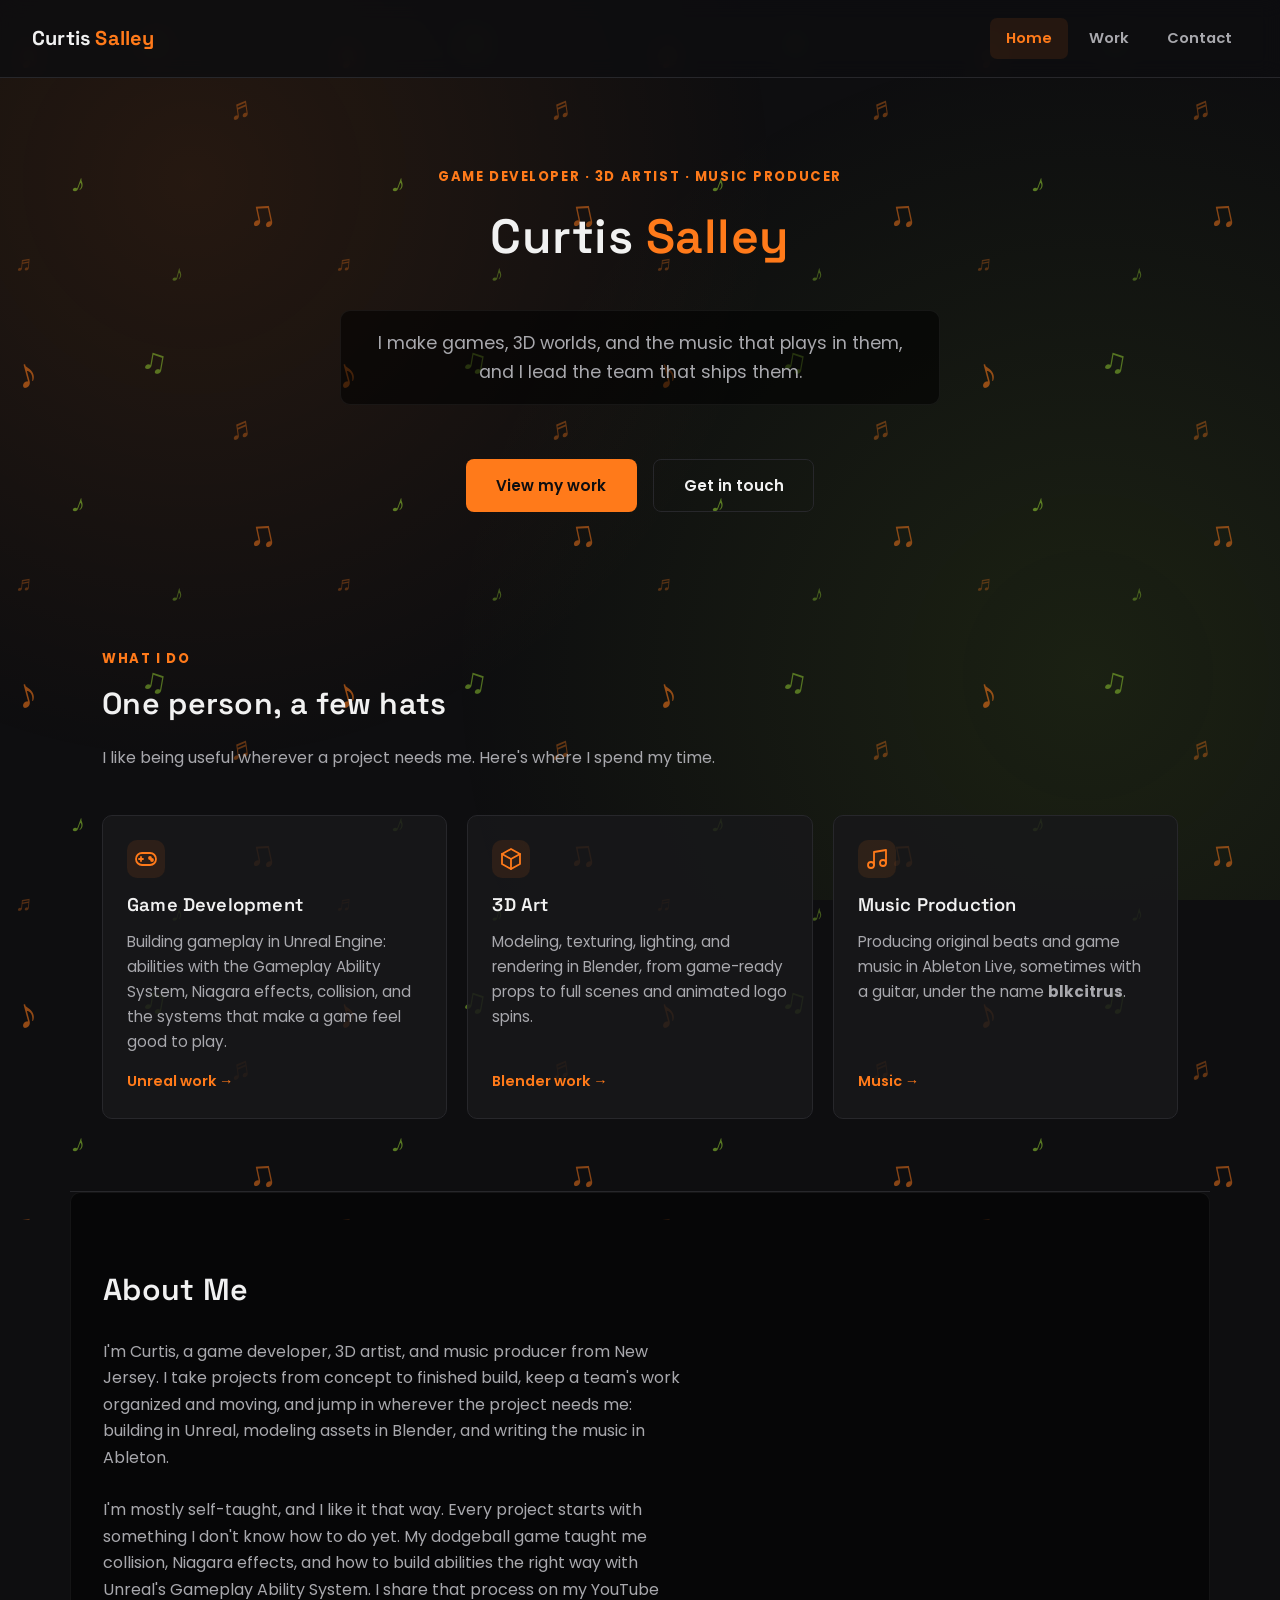
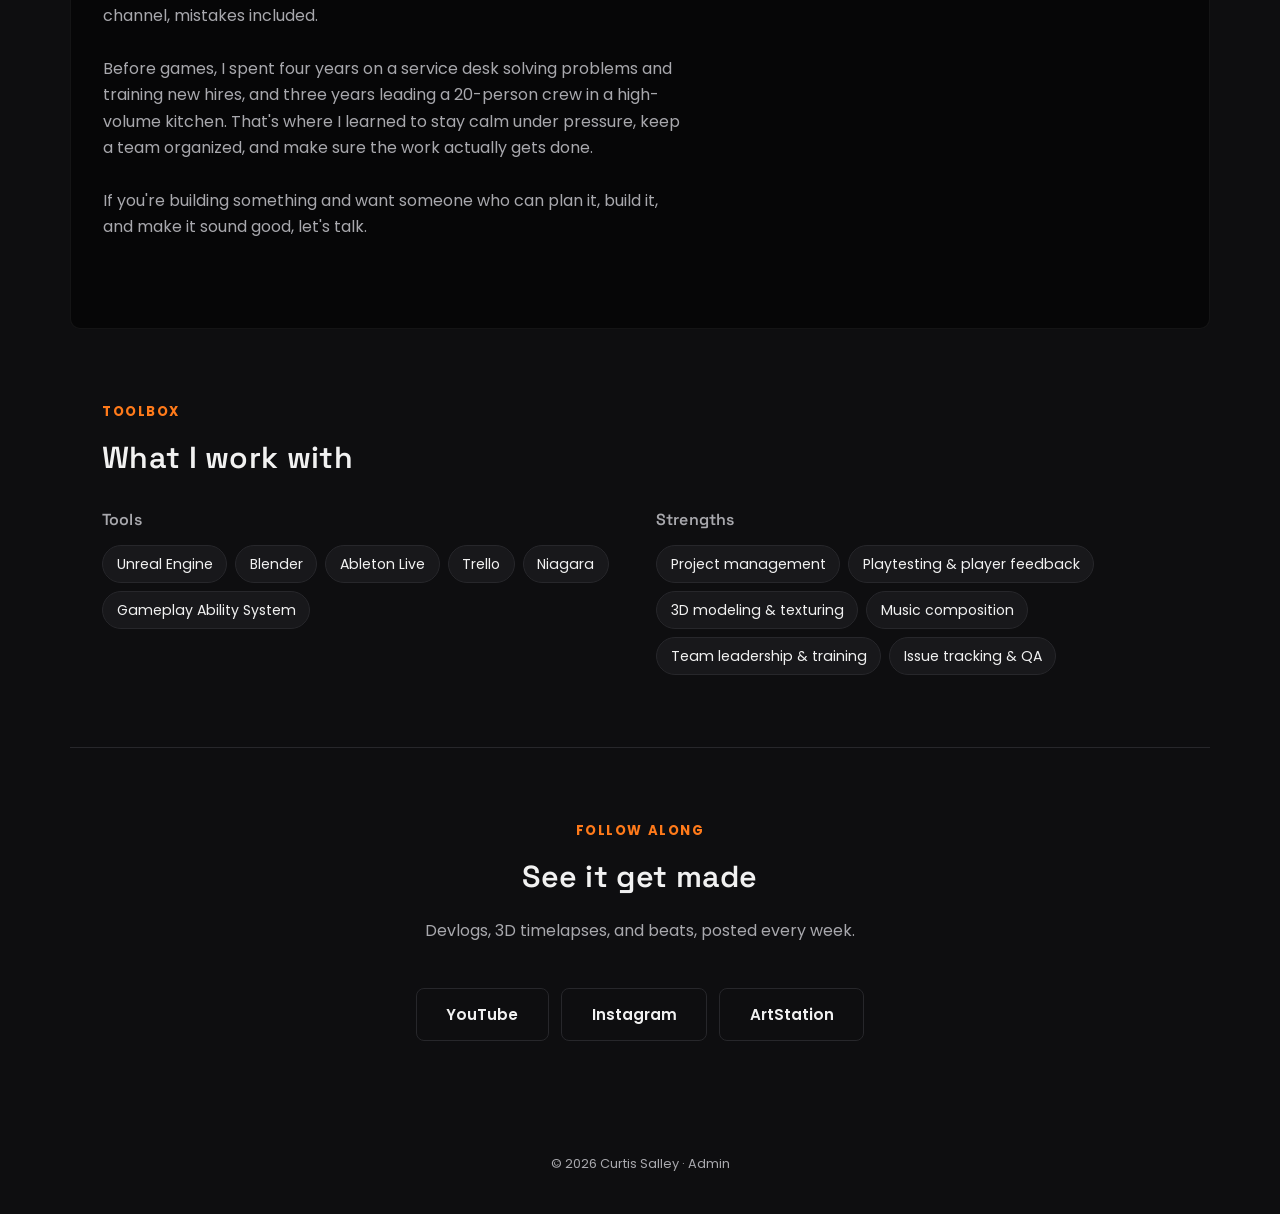
==== commit b0799003: "Remove Production & Team Lead card from home page Co-Authored-By: Claude Opus 5.5 <noreply@anthropic" ====
--- a/index.html
+++ b/index.html
@@ -53,11 +53,6 @@
       <p>Producing original beats and game music in Ableton Live, sometimes with a guitar, under the name <strong>blkcitrus</strong>.</p>
       <span class="view-link">Music &rarr;</span>
     </a>
-    <div class="skill-card">
-      <svg class="skill-icon" viewBox="0 0 24 24" aria-hidden="true"><rect x="3" y="4" width="18" height="17" rx="2"/><path d="M3 9h18M8 2v4M16 2v4M7 13h4M7 17h7"/></svg>
-      <h3>Production &amp; Team Lead</h3>
-      <p>Leading small teams from idea to finished build: planning, task tracking in Trello, playtesting with real players, and keeping everyone moving toward the finish line.</p>
-    </div>
   </div>
 </section>
 
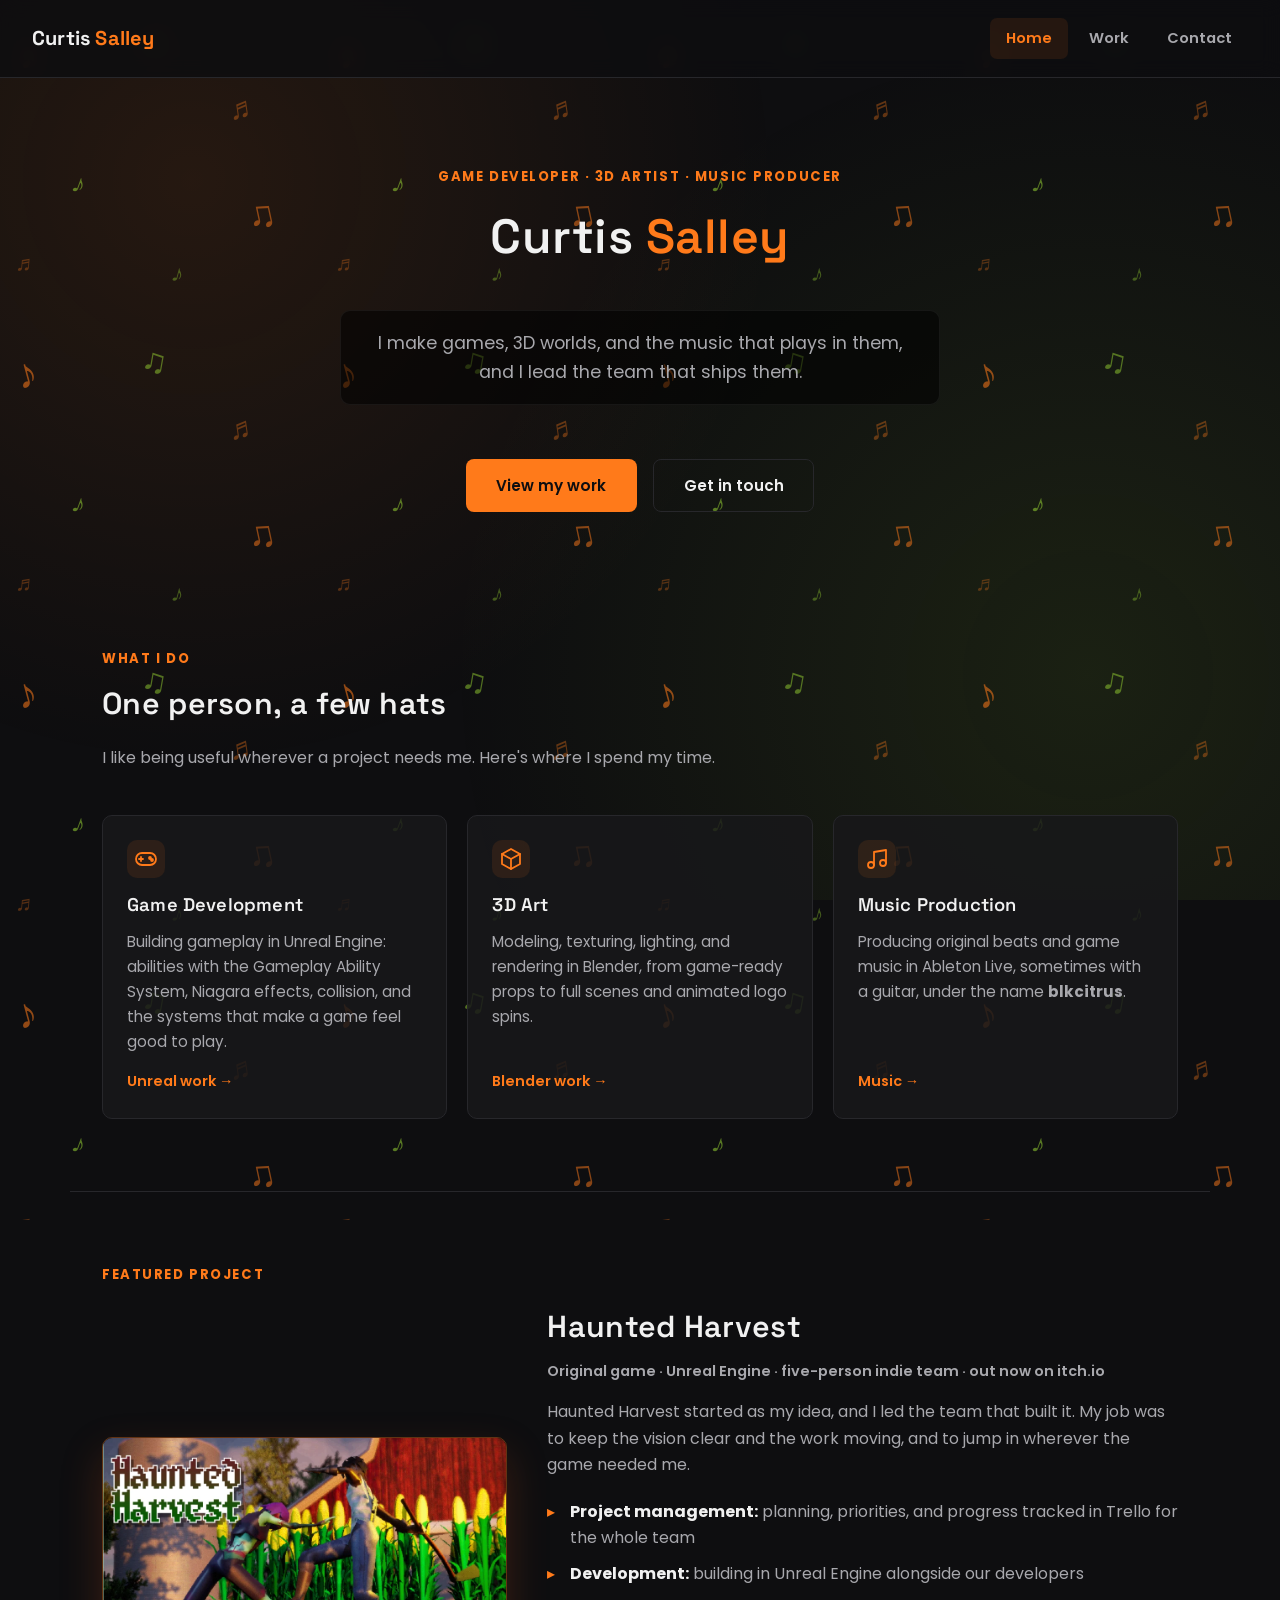
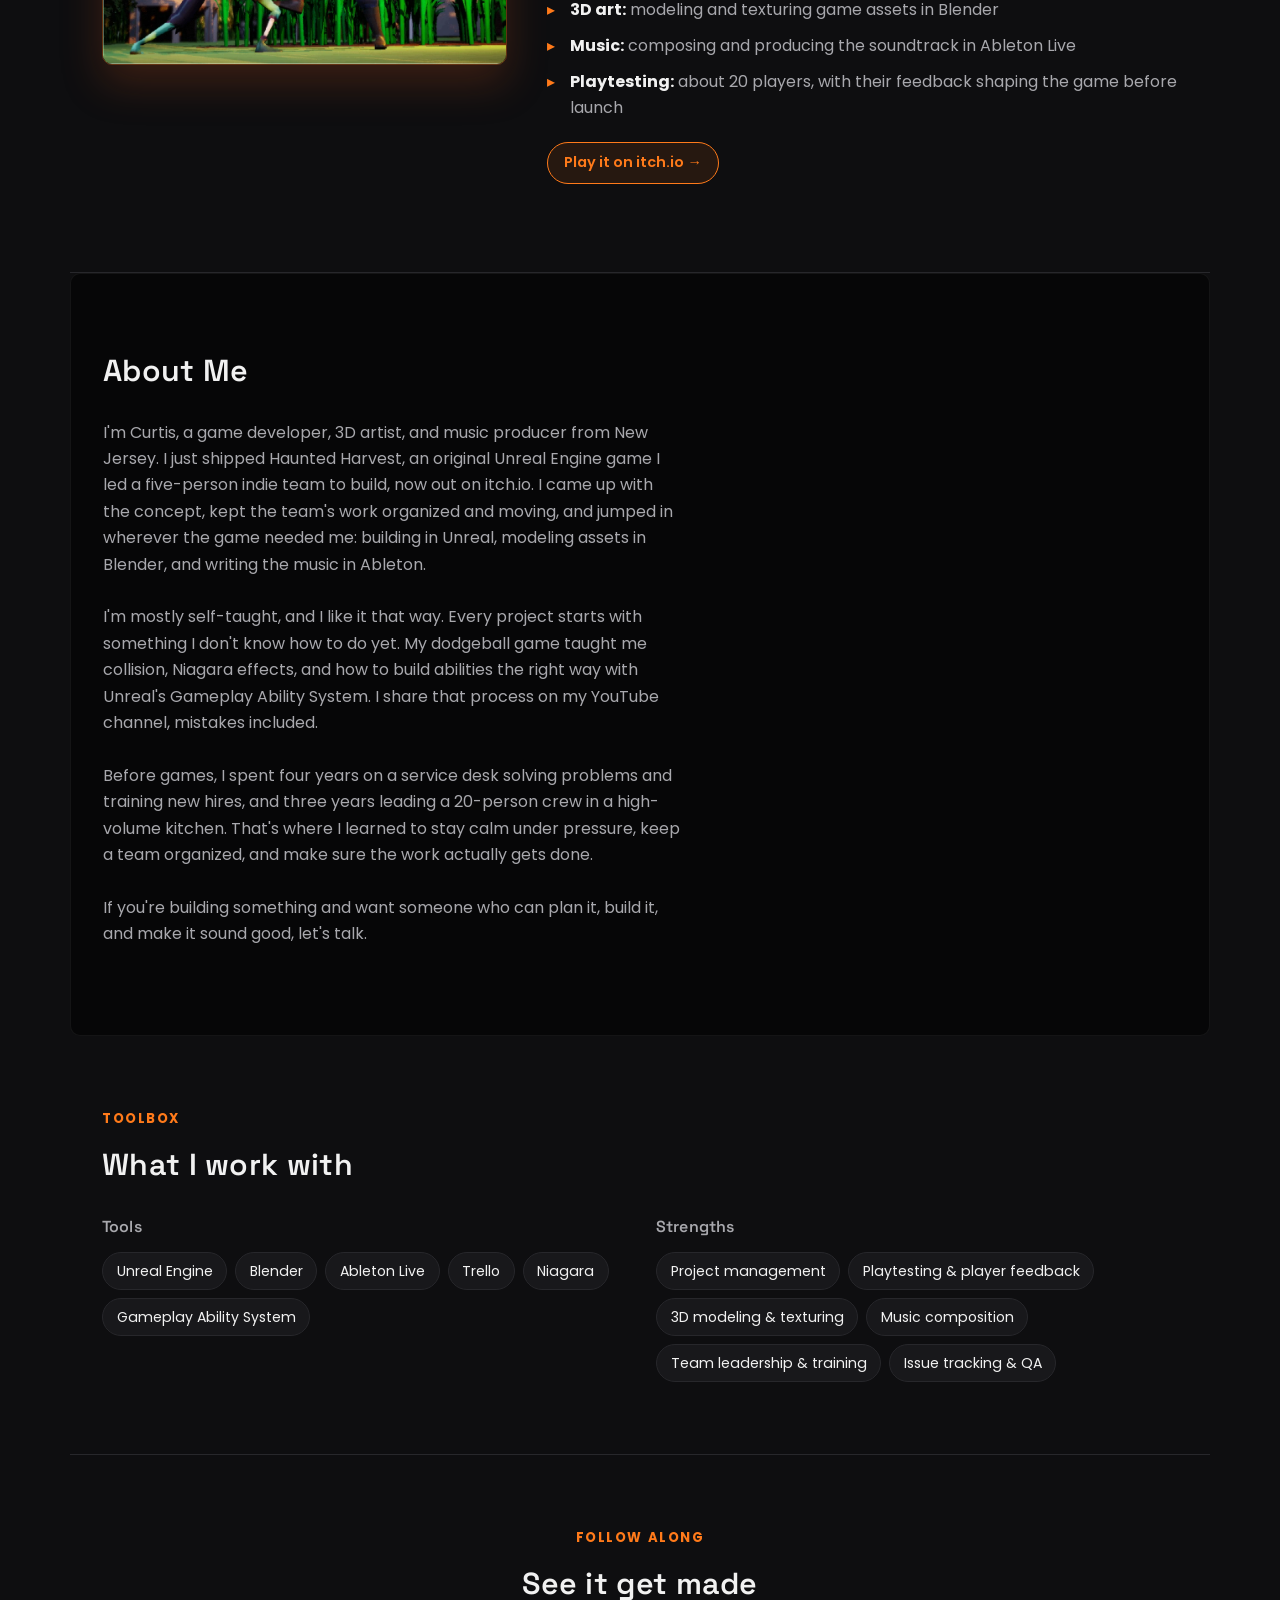
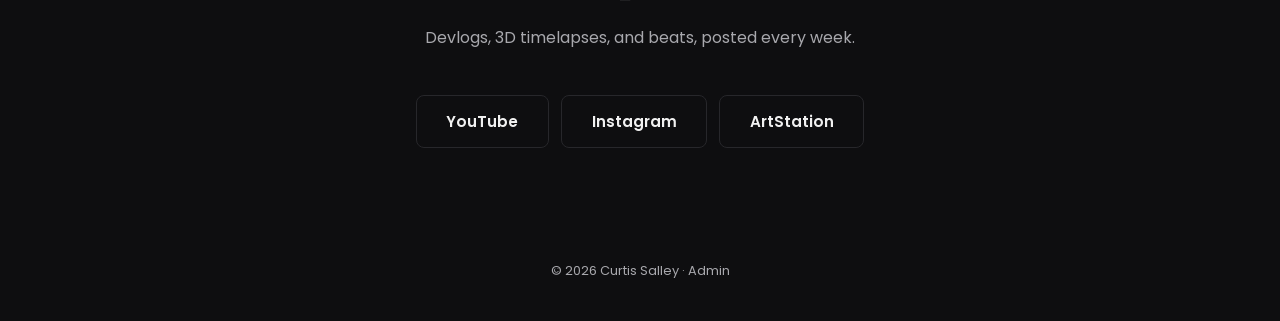
==== commit c607d362: "Restore Haunted Harvest featured section with launch art and itch.io link Brings back the featured-p" ====
--- a/index.html
+++ b/index.html
@@ -4,10 +4,10 @@
 <meta charset="UTF-8" />
 <meta name="viewport" content="width=device-width, initial-scale=1.0" />
 <title>Curtis Salley — Game Developer, 3D Artist & Music Producer</title>
-<meta name="description" content="Curtis Salley: game developer, 3D artist, and music producer. I build games in Unreal Engine, model in Blender, and produce music in Ableton Live." />
+<meta name="description" content="Curtis Salley: game developer, 3D artist, and music producer. Project manager and creator of Haunted Harvest, out now on itch.io." />
 <link rel="preconnect" href="https://fonts.googleapis.com" />
-<link href="https://fonts.googleapis.com/css2?family=Space+Grotesk:wght@500;600;700&family=Poppins:wght@300;400;600&family=Creepster&display=swap" rel="stylesheet" />
-<link rel="stylesheet" href="css/style.css?v=9" />
+<link href="https://fonts.googleapis.com/css2?family=Space+Grotesk:wght@500;600;700&family=Poppins:wght@300;400;600&display=swap" rel="stylesheet" />
+<link rel="stylesheet" href="css/style.css?v=10" />
 </head>
 <body data-page="home">
 
@@ -56,10 +56,32 @@
   </div>
 </section>
 
+<section id="featured">
+  <p class="eyebrow">Featured project</p>
+  <div class="featured">
+    <div class="featured-art">
+      <img src="media/haunted-harvest/cover.webp" alt="Haunted Harvest key art" loading="lazy" />
+    </div>
+    <div class="featured-body">
+      <h2>Haunted Harvest</h2>
+      <p class="featured-meta">Original game &middot; Unreal Engine &middot; five-person indie team &middot; out now on itch.io</p>
+      <p>Haunted Harvest started as my idea, and I led the team that built it. My job was to keep the vision clear and the work moving, and to jump in wherever the game needed me.</p>
+      <ul class="role-list">
+        <li><strong>Project management:</strong> planning, priorities, and progress tracked in Trello for the whole team</li>
+        <li><strong>Development:</strong> building in Unreal Engine alongside our developers</li>
+        <li><strong>3D art:</strong> modeling and texturing game assets in Blender</li>
+        <li><strong>Music:</strong> composing and producing the soundtrack in Ableton Live</li>
+        <li><strong>Playtesting:</strong> about 20 players, with their feedback shaping the game before launch</li>
+      </ul>
+      <p class="featured-cta"><a class="pill" href="https://team-mastermind.itch.io/haunted-harvest" target="_blank" rel="noopener">Play it on itch.io &rarr;</a></p>
+    </div>
+  </div>
+</section>
+
 <section id="about">
   <h2>About Me</h2>
   <div class="about-grid">
-    <p id="about-bio">I'm Curtis, a game developer, 3D artist, and music producer from New Jersey. I take projects from concept to finished build, keep a team's work organized and moving, and jump in wherever the project needs me: building in Unreal, modeling assets in Blender, and writing the music in Ableton.
+    <p id="about-bio">I'm Curtis, a game developer, 3D artist, and music producer from New Jersey. I just shipped Haunted Harvest, an original Unreal Engine game I led a five-person indie team to build, now out on itch.io. I came up with the concept, kept the team's work organized and moving, and jumped in wherever the game needed me: building in Unreal, modeling assets in Blender, and writing the music in Ableton.
 
 I'm mostly self-taught, and I like it that way. Every project starts with something I don't know how to do yet. My dodgeball game taught me collision, Niagara effects, and how to build abilities the right way with Unreal's Gameplay Ability System. I share that process on my YouTube channel, mistakes included.
 
--- a/css/style.css
+++ b/css/style.css
@@ -650,6 +650,59 @@
   stroke-linejoin: round;
 }
 
+/* ---------- Home: featured project ---------- */
+.featured {
+  display: grid;
+  grid-template-columns: minmax(240px, 0.9fr) 1.4fr;
+  gap: 2.5rem;
+  align-items: center;
+  margin-top: 1rem;
+}
+
+.featured-art {
+  position: relative;
+  aspect-ratio: 16 / 9;
+  border-radius: var(--radius);
+  border: 1px solid rgba(255, 122, 26, 0.35);
+  box-shadow: 0 18px 40px rgba(194, 81, 27, 0.25);
+  overflow: hidden;
+}
+
+.featured-art img {
+  width: 100%;
+  height: 100%;
+  object-fit: cover;
+  display: block;
+}
+
+.featured-body h2 { margin-top: 0; }
+.featured-meta { color: var(--orange); font-size: 0.9rem; font-weight: 600; margin-top: 0; }
+.featured-body > p { color: var(--text-dim); }
+
+.role-list { list-style: none; padding: 0; margin: 1.25rem 0; display: grid; gap: 0.6rem; }
+.role-list li { color: var(--text-dim); padding-left: 1.4rem; position: relative; }
+.role-list li::before { content: "▸"; position: absolute; left: 0; color: var(--orange); }
+.role-list strong { color: var(--text); }
+
+.pill {
+  display: inline-block;
+  padding: 0.5rem 1rem;
+  border-radius: 999px;
+  border: 1px solid var(--orange);
+  color: var(--orange);
+  font-weight: 600;
+  font-size: 0.9rem;
+  background: var(--orange-soft);
+  text-decoration: none;
+}
+
+a.pill:hover { background: var(--orange); color: #1b0f05; }
+
+@media (max-width: 760px) {
+  .featured { grid-template-columns: 1fr; }
+  .featured-art { aspect-ratio: 16 / 10; }
+}
+
 /* ---------- Home: toolbox, side project, follow ---------- */
 .tool-groups {
   display: grid;
